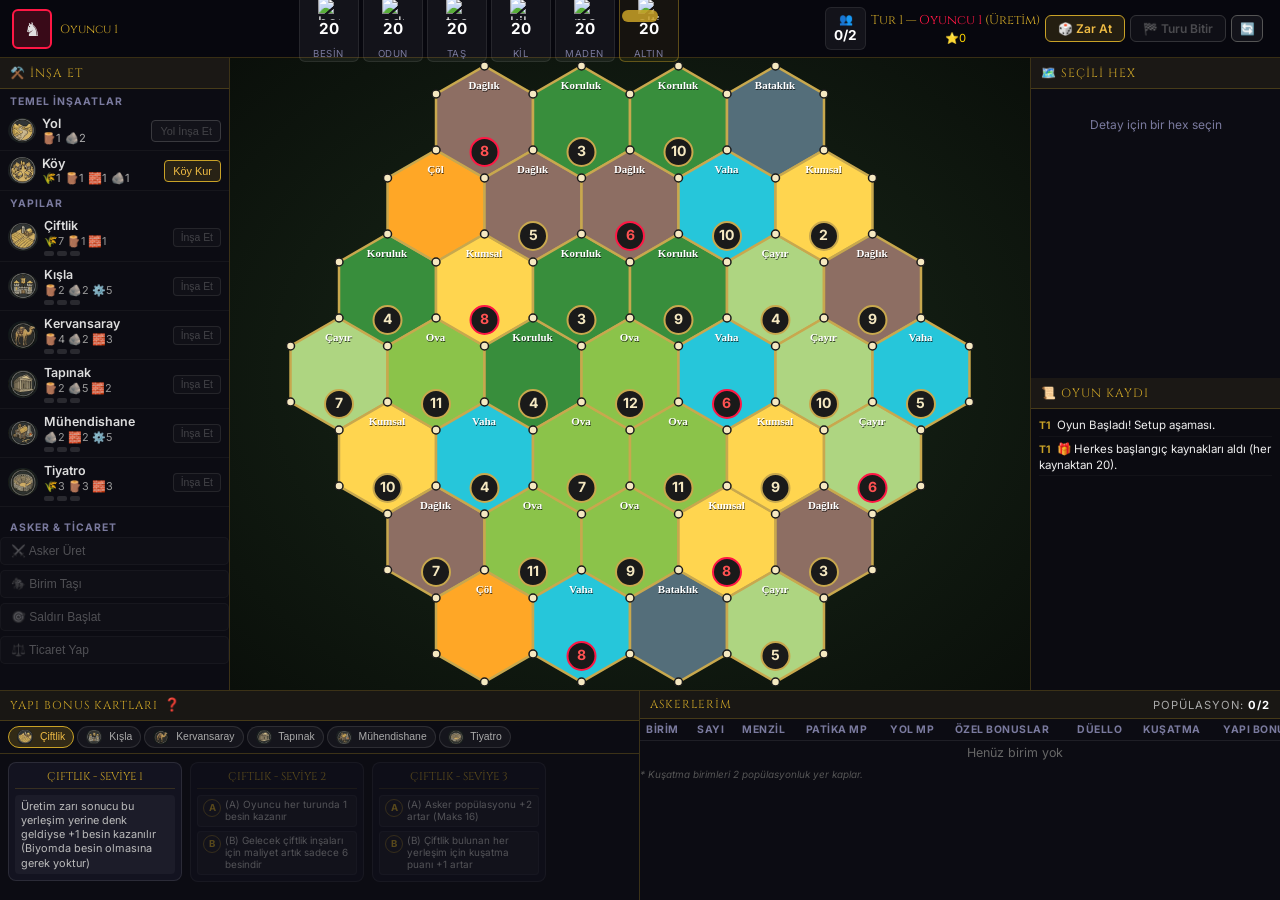
==== game.html @ 08c1e49d "Replace header resource emojis with high-quality PNG icons" ====
<!DOCTYPE html>
<html lang="tr">

<head>
    <meta charset="UTF-8">
    <meta name="viewport" content="width=device-width, initial-scale=1.0">
    <title>Yersu - Oyun Ekranı</title>
    <link href="https://fonts.googleapis.com/css2?family=Cinzel:wght@400;700&family=Inter:wght@400;500;700&display=swap"
        rel="stylesheet">

    <link rel="stylesheet" href="css/game-ui.css?v=5">
</head>

<body>
    <div id="gameContainer">

        <!-- ÜST BAR -->
        <header class="game-header">
            <div class="header-player">
                <div class="player-crest" id="playerCrest">♞</div>
                <div>
                    <div class="player-name-header" id="playerNameHeader">Yükleniyor...</div>
                    <div id="setupInstruction" style="font-size:0.7rem; color:#aaa;"></div>
                </div>
            </div>

            <div class="header-resources">
                <div class="hres-item">
                    <span class="hres-icon"><img src="besin.png" alt="besin"></span>
                    <span class="hres-amount" id="resBesin">0</span>
                    <span class="hres-prod" id="resBesinProd">+0</span>
                    <span class="hres-label">Besin</span>
                </div>
                <div class="hres-item">
                    <span class="hres-icon"><img src="odun.png" alt="odun"></span>
                    <span class="hres-amount" id="resOdun">0</span>
                    <span class="hres-prod" id="resOdunProd">+0</span>
                    <span class="hres-label">Odun</span>
                </div>
                <div class="hres-item">
                    <span class="hres-icon"><img src="tas.png" alt="tas"></span>
                    <span class="hres-amount" id="resTas">0</span>
                    <span class="hres-prod" id="resTasProd">+0</span>
                    <span class="hres-label">Taş</span>
                </div>
                <div class="hres-item">
                    <span class="hres-icon"><img src="kil.png" alt="kil"></span>
                    <span class="hres-amount" id="resKil">0</span>
                    <span class="hres-prod" id="resKilProd">+0</span>
                    <span class="hres-label">Kil</span>
                </div>
                <div class="hres-item">
                    <span class="hres-icon"><img src="maden.png" alt="maden"></span>
                    <span class="hres-amount" id="resMaden">0</span>
                    <span class="hres-prod" id="resMadenProd">+0</span>
                    <span class="hres-label">Maden</span>
                </div>
                <div class="hres-item hres-gold">
                    <span class="hres-icon"><img src="altin.png" alt="altin"></span>
                    <span class="hres-amount" id="resGold">0</span>
                    <span class="hres-prod" id="resGoldProd"></span>
                    <span class="hres-label">Altın</span>
                </div>
            </div>

            <div class="header-right">
                <div class="header-pop">
                    <span>👥</span>
                    <span id="popCounter">0/16</span>
                </div>
                <div class="header-turn-box">
                    <div id="turnIndicator" class="header-turn">Tur 1</div>
                    <span id="vpCounter" class="header-vp">⭐0</span>
                </div>
                <button id="btnRollDice" class="btn-header btn-dice" disabled>🎲 Zar At</button>
                <button id="btnEndTurn" class="btn-header btn-end" disabled>⏭ Turu Bitir</button>
                <button id="btnRestart" class="btn-header btn-restart" title="Yeniden Başlat">🔄</button>
            </div>
        </header>

        <!-- ANA ALAN: Sol Panel | Canvas | Sağ Panel -->
        <div class="game-main">

            <!-- SOL PANEL: İNŞA ET -->
            <aside id="actionMenu" class="side-panel left-panel">
                <div class="panel-title-bar">⚒️ İNŞA ET</div>

                <div class="build-section-label">TEMEL İNŞAATLAR</div>

                <div class="build-row">
                    <div class="build-icon-sm"><img src="yol.png" alt=""></div>
                    <div class="build-info">
                        <div class="build-name">Yol</div>
                        <div class="build-cost-row" id="cost-road"><span>🪵1</span><span>🪨2</span></div>
                    </div>
                    <button class="btn-build action-btn" data-action="build_road" disabled>Yol İnşa Et</button>
                </div>

                <div class="build-row">
                    <div class="build-icon-sm"><img src="koy.png" alt=""></div>
                    <div class="build-info">
                        <div class="build-name">Köy</div>
                        <div class="build-cost-row"><span>🌾1</span><span>🪵1</span><span>🧱1</span><span>🪨1</span>
                        </div>
                    </div>
                    <button class="btn-build action-btn" data-action="build_village" disabled>Köy Kur</button>
                </div>

                <div class="build-section-label">YAPILAR</div>

                <div class="buildings-list" id="buildingsList">
                    <div class="bld-row" data-btype="ciftlik">
                        <div class="bld-icon"><img src="ciftlik.png" alt=""></div>
                        <div class="bld-info">
                            <div class="bld-name">Çiftlik</div>
                            <div class="bld-cost" id="cost-ciftlik">🌾7 🪵1 🧱1</div>
                            <div class="bld-lvbar"><span class="bld-dot"></span><span class="bld-dot"></span><span
                                    class="bld-dot"></span></div>
                        </div>
                        <button class="btn-build-sm action-btn" data-action="build_building" data-btype="ciftlik"
                            disabled>İnşa Et</button>
                    </div>
                    <div class="bld-row" data-btype="kisla">
                        <div class="bld-icon"><img src="kisla.png" alt=""></div>
                        <div class="bld-info">
                            <div class="bld-name">Kışla</div>
                            <div class="bld-cost" id="cost-kisla">⚙️5 🪨2 🪵2</div>
                            <div class="bld-lvbar"><span class="bld-dot"></span><span class="bld-dot"></span><span
                                    class="bld-dot"></span></div>
                        </div>
                        <button class="btn-build-sm action-btn" data-action="build_building" data-btype="kisla"
                            disabled>İnşa Et</button>
                    </div>
                    <div class="bld-row" data-btype="kervansaray">
                        <div class="bld-icon"><img src="kervansaray.png" alt=""></div>
                        <div class="bld-info">
                            <div class="bld-name">Kervansaray</div>
                            <div class="bld-cost" id="cost-kervansaray">🪵4 🧱3 🪨2</div>
                            <div class="bld-lvbar"><span class="bld-dot"></span><span class="bld-dot"></span><span
                                    class="bld-dot"></span></div>
                        </div>
                        <button class="btn-build-sm action-btn" data-action="build_building" data-btype="kervansaray"
                            disabled>İnşa Et</button>
                    </div>
                    <div class="bld-row" data-btype="tapinak">
                        <div class="bld-icon"><img src="tapinak.png" alt=""></div>
                        <div class="bld-info">
                            <div class="bld-name">Tapınak</div>
                            <div class="bld-cost" id="cost-tapinak">🪨5 🪵2 🧱2</div>
                            <div class="bld-lvbar"><span class="bld-dot"></span><span class="bld-dot"></span><span
                                    class="bld-dot"></span></div>
                        </div>
                        <button class="btn-build-sm action-btn" data-action="build_building" data-btype="tapinak"
                            disabled>İnşa Et</button>
                    </div>
                    <div class="bld-row" data-btype="muhendishane">
                        <div class="bld-icon"><img src="muhendishane.png" alt=""></div>
                        <div class="bld-info">
                            <div class="bld-name">Mühendishane</div>
                            <div class="bld-cost" id="cost-muhendishane">⚙️5 🪨2 🧱2</div>
                            <div class="bld-lvbar"><span class="bld-dot"></span><span class="bld-dot"></span><span
                                    class="bld-dot"></span></div>
                        </div>
                        <button class="btn-build-sm action-btn" data-action="build_building" data-btype="muhendishane"
                            disabled>İnşa Et</button>
                    </div>
                    <div class="bld-row" data-btype="tiyatro">
                        <div class="bld-icon"><img src="tiyatro.png" alt=""></div>
                        <div class="bld-info">
                            <div class="bld-name">Tiyatro</div>
                            <div class="bld-cost" id="cost-tiyatro">🌾3 🧱3 🪵3</div>
                            <div class="bld-lvbar"><span class="bld-dot"></span><span class="bld-dot"></span><span
                                    class="bld-dot"></span></div>
                        </div>
                        <button class="btn-build-sm action-btn" data-action="build_building" data-btype="tiyatro"
                            disabled>İnşa Et</button>
                    </div>
                </div>

                <div class="build-section-label" style="margin-top:8px;">ASKER & TİCARET</div>
                <div style="display:flex;flex-direction:column;gap:5px;">
                    <button class="action-btn btn-action-full" data-action="train_unit" disabled>⚔️ Asker Üret</button>
                    <button class="action-btn btn-action-full" data-action="move_unit" disabled>🏇 Birim Taşı</button>
                    <button class="action-btn btn-action-full" data-action="attack_unit" disabled>🎯 Saldırı Başlat</button>
                    <button class="action-btn btn-action-full" data-action="trade" disabled>⚖️ Ticaret Yap</button>
                </div>
            </aside>

            <main id="canvasWrapper">
                <canvas id="gameCanvas"></canvas>
                <!-- Ok animasyonunun çizileceği SVG -->
                <svg id="arrowSvg" style="position:absolute;top:0;left:0;width:100%;height:100%;pointer-events:none;overflow:visible;"></svg>
                <div id="floatingNoticeContainer"></div>

                <!-- ZAR ANİMASYONU ALANI -->
                <div id="diceAnimationContainer" class="dice-anim-wrap">
                    <div class="dice-pair">
                        <div id="die1" class="die-body">?</div>
                        <div id="die2" class="die-body">?</div>
                    </div>
                    <div id="diceTotalResult" class="dice-total-text"></div>
                </div>
            </main>

            <!-- SAĞ PANEL: SEÇİLİ HEX + LOG -->
            <aside class="side-panel right-panel">
                <div class="panel-title-bar">🗺️ SEÇİLİ HEX</div>
                <div id="panelInfo" class="hex-info-panel">
                    <div class="panel-empty">Detay için bir hex seçin</div>
                </div>
                <div class="panel-title-bar" style="margin-top:8px;">📜 OYUN KAYDI</div>
                <div id="logContainer" class="log-box"></div>
            </aside>
        </div>
        
        <!-- MOBILE TOGGLE BUTTONS -->
        <button id="toggleLeft" class="mobile-toggle" title="İnşa Et">⚒️</button>
        <button id="toggleRight" class="mobile-toggle" title="Hex Bilgi">🗺️</button>
        <button id="toggleBottom" class="mobile-toggle" title="Askerlerim">⚔️</button>

        <!-- ALT BAR -->
        <div class="game-bottom">
            <!-- ALT SOL: YAPI BONUS KARTLARI -->
            <div class="bottom-bonus">
                <div class="bottom-bar-title">
                    YAPI BONUS KARTLARI
                    <span class="help-icon" title="Her yapının 3 seviyesi vardır.">❓</span>
                </div>
                <div class="bonus-tabs" id="bonusTabs">
                    <button class="bonus-tab active" data-btab="ciftlik"><img src="ciftlik.png" class="tab-img"> Çiftlik</button>
                    <button class="bonus-tab" data-btab="kisla"><img src="kisla.png" class="tab-img"> Kışla</button>
                    <button class="bonus-tab" data-btab="kervansaray"><img src="kervansaray.png" class="tab-img"> Kervansaray</button>
                    <button class="bonus-tab" data-btab="tapinak"><img src="tapinak.png" class="tab-img"> Tapınak</button>
                    <button class="bonus-tab" data-btab="muhendishane"><img src="muhendishane.png" class="tab-img"> Mühendishane</button>
                    <button class="bonus-tab" data-btab="tiyatro"><img src="tiyatro.png" class="tab-img"> Tiyatro</button>
                </div>
                <div class="bonus-cards-row" id="bonusCardsWrap">
                    <!-- JS ile doldurulacak -->
                </div>
            </div>

            <!-- ALT SAĞ: ASKERLERİM -->
            <div class="bottom-military">
                <div class="bottom-bar-title">
                    ASKERLERİM
                    <span class="pop-badge">Popülasyon: <span id="popCounterMilitary">0/16</span></span>
                </div>
                <div class="military-wrap">
                    <table class="military-table">
                        <thead>
                            <tr>
                                <th>Birim</th>
                                <th>Sayı</th>
                                <th>Menzil</th>
                                <th>Patika MP</th>
                                <th>Yol MP</th>
                                <th>Özel Bonuslar</th>
                                <th>Düello</th>
                                <th>Kuşatma</th>
                                <th>Yapı Bonusları</th>
                                <th class="total-col">Özet</th>
                            </tr>
                        </thead>
                        <tbody id="militaryTableBody">
                            <tr>
                                <td colspan="10" style="text-align:center;color:#666;font-size:0.8rem;">Henüz birim yok
                                </td>
                            </tr>
                        </tbody>
                    </table>
                    <div class="military-footnote">* Kuşatma birimleri 2 popülasyonluk yer kaplar.</div>
                </div>
            </div>
        </div>

    </div>

    <!-- BİYOM KART -->
    <div id="biomeDetail" class="biome-card">
        <div id="biome-name" class="card-header">Bölge</div>
        <div id="biome-body"></div>
    </div>

    <!-- BİLDİRİMLER KONTEYNERI CANVAS İÇİNE TAŞINDI -->

    <!-- ZAR MODALI KALDIRILDI, ANİMASYON CANVASWRAPPER İÇİNE EKLENDİ -->

    <!-- SEÇİM MODALI -->
    <div id="choiceModal" class="modal-overlay">
        <div class="modal-content" style="max-width:800px;width:90%;">
            <h2 id="choiceModalTitle">Başlık</h2>
            <div id="choiceGrid" class="choice-modal"></div>
            <div class="modal-footer">
                <button id="btnChoiceModalClose" class="btn-secondary btn-premium-close">Kapat</button>
            </div>
        </div>
    </div>

    <!-- BANKA TİCARET MODALI -->
    <div id="tradeModal" class="modal-overlay">
        <div class="modal-content" style="max-width:500px;">
            <h2>🏦 Banka Ticareti</h2>
            <p style="font-size:0.85rem;margin-bottom:20px;color:#ccc;">6 Aynı Kaynak = 1 Altın &nbsp;|&nbsp; 1 Altın =
                2 Seçili Kaynak &nbsp;|&nbsp; 3 Aynı = 1 Seçili</p>
            <div style="display:flex;flex-direction:column;gap:15px;">
                <div><label>Satılacak:</label>
                    <select id="tradeSellType" class="input-style" style="width:100%;">
                        <option value="besin">🌾 Besin</option>
                        <option value="odun">🪵 Odun</option>
                        <option value="tas">🪨 Taş</option>
                        <option value="kil">🧱 Kil</option>
                        <option value="maden">⚙️ Maden</option>
                        <option value="gold">💰 Altın</option>
                    </select>
                </div>
                <div><label>Alınacak 1:</label>
                    <select id="tradeBuyType" class="input-style" style="width:100%;">
                        <option value="gold">💰 Altın</option>
                        <option value="besin">🌾 Besin</option>
                        <option value="odun">🪵 Odun</option>
                        <option value="tas">🪨 Taş</option>
                        <option value="kil">🧱 Kil</option>
                        <option value="maden">⚙️ Maden</option>
                    </select>
                </div>
                <div id="tradeBuyType2Row" style="display:none;"><label>Alınacak 2 (Altın için):</label>
                    <select id="tradeBuyType2" class="input-style" style="width:100%;">
                        <option value="besin">🌾 Besin</option>
                        <option value="odun">🪵 Odun</option>
                        <option value="tas">🪨 Taş</option>
                        <option value="kil">🧱 Kil</option>
                        <option value="maden">⚙️ Maden</option>
                    </select>
                </div>
                <div><label>Miktar:</label>
                    <input type="number" id="tradeAmount" class="input-style" value="6" min="1" style="width:100%;">
                </div>
            </div>
            <div class="modal-footer" style="gap: 12px;">
                <button id="btnConfirmTrade" class="btn-primary" style="flex:1.5;">Takas Et</button>
                <button class="btn-secondary btn-premium-close" style="flex:1;"
                    onclick="document.getElementById('tradeModal').classList.remove('active')">İptal</button>
            </div>
        </div>
    </div>

    <!-- OYUNCU TİCARET MODALI -->
    <div id="playerTradeModal" class="modal-overlay">
        <div class="modal-content" style="max-width:560px;">
            <h2>🤝 Oyuncu Ticareti</h2>
            <p style="font-size:0.82rem;color:#ccc;margin-bottom:15px;">Karşı tarafa teklif sun.</p>
            <div style="margin-bottom:14px;">
                <label>Oyuncu:</label>
                <select id="ptTargetPlayer" class="input-style" style="width:100%;margin-top:4px;"></select>
            </div>
            <div style="display:grid;grid-template-columns:1fr 1fr;gap:12px;">
                <div>
                    <div style="font-weight:bold;margin-bottom:8px;color:#aef;">Veriyorum</div>
                    <div id="ptOfferGrid" class="pt-res-grid"></div>
                </div>
                <div>
                    <div style="font-weight:bold;margin-bottom:8px;color:#fca;">İstiyorum</div>
                    <div id="ptRequestGrid" class="pt-res-grid"></div>
                </div>
            </div>
            <div class="modal-footer" style="gap: 12px;">
                <button id="btnConfirmPlayerTrade" class="btn-primary" style="flex:1.5;">Teklif Gönder</button>
                <button class="btn-secondary btn-premium-close" style="flex:1;"
                    onclick="document.getElementById('playerTradeModal').classList.remove('active')">İptal</button>
            </div>
        </div>
    </div>



    <!-- KAYNAK DEĞİŞTİRME MODALI (Mühendishane 2B) -->
    <div id="changeBiomeModal" class="modal-overlay" style="z-index: 10000;">
        <div class="modal-content" style="max-width: 400px; text-align: center;">
            <h2 style="margin-bottom: 5px;">⚙️ Biyom Kaynağını Değiştir</h2>
            <p style="font-size: 0.9rem; margin-bottom: 20px;">Mühendishane (Sv 2-B) bonusunuzla yerleşiminizdeki biyomun üreteceği kaynağı değiştirebilirsiniz.</p>
            <input type="hidden" id="changeBiomeHexId" value="">
            <div style="display: grid; grid-template-columns: repeat(3, 1fr); gap: 10px; margin-bottom: 20px;">
                <button class="btn-secondary" onclick="window.appMain.ui.confirmChangeResource('besin')">🌾 Besin</button>
                <button class="btn-secondary" onclick="window.appMain.ui.confirmChangeResource('odun')">🪵 Odun</button>
                <button class="btn-secondary" onclick="window.appMain.ui.confirmChangeResource('tas')">🪨 Taş</button>
                <button class="btn-secondary" onclick="window.appMain.ui.confirmChangeResource('kil')">🧱 Kil</button>
                <button class="btn-secondary" onclick="window.appMain.ui.confirmChangeResource('maden')">⚙️ Maden</button>
            </div>
            <div class="modal-footer">
                <button class="btn-secondary btn-premium-close" onclick="document.getElementById('changeBiomeModal').classList.remove('active')">İptal</button>
            </div>
        </div>
    </div>

    <!-- KERVANSARAY KAYNAK SEÇİM MODALI -->
    <div id="kervansarayModal" class="modal-overlay" style="z-index: 10000;">
        <div class="modal-content" style="max-width: 400px; text-align: center;">
            <h2 style="margin-bottom: 5px;">🐪 Kervansaray Bonusu</h2>
            <h3 style="color: var(--gold); margin-bottom: 15px;">Sıra: <span id="kervansarayPlayerName">Oyuncu</span></h3>
            <p style="font-size: 0.9rem; margin-bottom: 20px;">Kervansaray bonusunuzdan <span id="kervansarayResCount" style="font-weight: bold; color: white;">1</span> adet temel kaynak seçme hakkınız var. Lütfen seçin:</p>
            
            <div style="display: grid; grid-template-columns: repeat(3, 1fr); gap: 10px; margin-bottom: 20px;">
                <button class="btn-secondary" onclick="window.appMain.ui.selectKervansarayRes('besin')">🌾 Besin</button>
                <button class="btn-secondary" onclick="window.appMain.ui.selectKervansarayRes('odun')">🪵 Odun</button>
                <button class="btn-secondary" onclick="window.appMain.ui.selectKervansarayRes('tas')">🪨 Taş</button>
                <button class="btn-secondary" onclick="window.appMain.ui.selectKervansarayRes('kil')">🧱 Kil</button>
                <button class="btn-secondary" onclick="window.appMain.ui.selectKervansarayRes('maden')">⚙️ Maden</button>
            </div>
        </div>
    </div>

    <!-- ZAFER MODALI -->
    <div id="victoryModal" class="modal-overlay">
        <div class="modal-content victory-content"
            style="text-align: center; background: linear-gradient(135deg, #1a1a2e 0%, #16213e 100%); border: 2px solid var(--gold); box-shadow: 0 0 50px rgba(200, 168, 78, 0.3);">
            <div class="victory-crown"
                style="font-size: 5rem; margin-bottom: 20px; filter: drop-shadow(0 0 10px gold);">👑</div>
            <h1 id="victoryTitle"
                style="color: var(--gold); font-family: 'Cinzel', serif; font-size: 3rem; margin-bottom: 10px; text-shadow: 0 2px 10px rgba(0,0,0,0.5);">
                ZAFER!</h1>
            <p id="victoryMessage" style="font-size: 1.2rem; color: #eee; margin-bottom: 20px;">Bir İmparatorluk
                Doğuyor...</p>
            <div id="victoryStats"
                style="background: rgba(0,0,0,0.4); padding: 20px; border-radius: 12px; margin-bottom: 30px; border: 1px solid rgba(255,255,255,0.1);">
            </div>
            <div class="modal-footer" style="justify-content: center;">
                <button class="btn-primary" style="padding: 15px 40px; font-size: 1.2rem;"
                    onclick="location.reload()">Yeni Dünyalar Fethet</button>
            </div>
        </div>
    </div>

    <!-- JS Dosyaları -->
    <script src="js/config.js?v=3"></script>
    <script src="js/hexgrid.js?v=2"></script>
    <script src="js/mapgen.js?v=2"></script>
    <script src="js/state.js?v=3"></script>
    <script src="js/actions.js?v=3"></script>
    <script src="js/renderer.js?v=2"></script>
    <script src="js/ui.js?v=4"></script>
    <script src="js/ai.js?v=2"></script>
    <script src="js/game.js?v=2"></script>
    <!-- Birim Seçim Dialogu (Yüzen) -->
    <div id="unit-picker" class="unit-picker"></div>

    <!-- NODE TOOLTIP (HOVER LİSTELEME) -->
    <div id="node-tooltip" class="node-tooltip"></div>
    <div id="node-actions-container"></div>

    <!-- COMBAT MODAL (VS EKRANI) -->
    <div id="combat-modal" class="combat-modal">
        <div class="combat-box">
            <div id="combat-result-text" class="combat-result-text"></div>
            <div class="battlefield" id="battlefield">
                <svg id="animSvg"></svg>
                
                <div class="combat-side" id="attacker-side">
                    <div class="combat-unit-frame attacker" id="atk-frame"></div>
                    <div id="atk-name" class="combat-name">Saldıran</div>
                </div>

                <div class="dice-central-area">
                    <div class="dice-duel-row">
                        <div class="dice-side" id="atk-dice"></div>
                        <div class="vs-text-central">VS</div>
                        <div class="dice-side" id="def-dice"></div>
                    </div>
                    <div class="power-row">
                        <div class="power-side-detail">
                            <span class="stat-value" id="atk-power">0</span>
                            <div class="power-bonus-info" id="atk-bonus"></div>
                        </div>
                        <span class="power-vs-text">vs</span>
                        <div class="power-side-detail">
                            <span class="stat-value" id="def-power">0</span>
                            <div class="power-bonus-info" id="def-bonus"></div>
                        </div>
                    </div>
                </div>

                <div class="combat-side" id="defender-side">
                    <div class="combat-unit-frame defender" id="def-frame"></div>
                    <div id="def-name" class="combat-name">Savunan</div>
                </div>
            </div>
            
            <div class="combat-info-panel">
                <div class="combat-footer">
                    <button id="btn-close-combat" class="btn-build">Devam Et</button>
                </div>
            </div>
        </div>
    </div>
</body>

</html>
---- css/game-ui.css ----
/* ============================================================
   YERSU — game-ui.css  (v5 - Yeni tam ekran layout)
   ============================================================ */

/* ─── ROOT ─── */
:root {
    --hdr-h: 58px;
    --bot-h: 210px;
    --left-w: 230px;
    --right-w: 250px;
    --panel-bg: rgba(12, 12, 20, 0.92);
    --panel-border: rgba(201, 162, 39, 0.25);
    --gold: #c9a227;
    --gold2: #eebb44;
    --text: #e0e0e0;
    --muted: #7a7a9e;
    --danger: #c0392b;
    --success: #27ae60;
}

/* ─── GLOBAL ─── */
body {
    background: #0a0a0f;
    margin: 0;
    padding: 0;
    overflow: hidden;
    font-family: 'Inter', sans-serif;
    color: var(--text);
}

/* ─── LAYOUT ─── */
#gameContainer {
    display: grid;
    grid-template-rows: var(--hdr-h) 1fr var(--bot-h);
    grid-template-columns: 1fr;
    height: 100vh;
    width: 100vw;
    overflow: hidden;
    background: #0a0a0f;
}

.game-main {
    display: grid;
    grid-template-columns: var(--left-w) 1fr var(--right-w);
    overflow: hidden;
}

.game-bottom {
    display: grid;
    grid-template-columns: 1fr 1fr;
    border-top: 1px solid var(--panel-border);
    background: var(--panel-bg);
    overflow: hidden;
}

/* ─── HEADER ─── */
.game-header {
    display: flex;
    align-items: center;
    gap: 10px;
    padding: 0 12px;
    background: rgba(8, 8, 15, 0.97);
    border-bottom: 1px solid var(--panel-border);
    z-index: 10;
}

.header-player {
    display: flex;
    align-items: center;
    gap: 8px;
    min-width: 140px;
}

.player-crest {
    width: 36px;
    height: 36px;
    border-radius: 6px;
    border: 2px solid var(--gold);
    display: flex;
    align-items: center;
    justify-content: center;
    font-size: 1.2rem;
    background: rgba(201, 162, 39, 0.15);
    flex-shrink: 0;
}

.player-name-header {
    font-family: 'Cinzel', serif;
    font-size: 0.75rem;
    color: var(--gold);
    max-width: 100px;
    white-space: nowrap;
    overflow: hidden;
    text-overflow: ellipsis;
}

/* ─── HEADER KAYNAKLAR ─── */
.header-resources {
    display: flex;
    gap: 4px;
    flex: 1;
    justify-content: center;
}

.hres-item {
    display: flex;
    flex-direction: column;
    align-items: center;
    gap: 1px;
    background: rgba(255, 255, 255, 0.05);
    border: 1px solid rgba(255, 255, 255, 0.08);
    border-radius: 6px;
    padding: 2px 5px; /* Küçültüldü */
    min-width: 48px; /* Daraltıldı */
    transition: background 0.2s;
}

.hres-item:hover {
    background: rgba(255, 255, 255, 0.1);
}

.hres-gold {
    border-color: rgba(201, 162, 39, 0.4);
    background: rgba(201, 162, 39, 0.08);
}

.hres-icon {
    font-size: 1rem;
    line-height: 1;
    display: flex;
    align-items: center;
    justify-content: center;
}

.hres-icon img {
    width: 22px; /* PNG olduğu için biraz büyütüldü */
    height: 22px;
    object-fit: contain;
}

.hres-amount {
    font-size: 0.95rem;
    font-weight: 700;
    color: #fff;
    line-height: 1;
}

.hres-prod {
    font-size: 0.65rem;
    color: #4caf50;
    line-height: 1;
    font-weight: 600;
    min-height: 10px;
}

.hres-label {
    font-size: 0.6rem;
    color: var(--muted);
    text-transform: uppercase;
    letter-spacing: 0.5px;
}

/* ─── HEADER SAĞ ─── */
.header-right {
    display: flex;
    align-items: center;
    gap: 5px; /* Daraltıldı */
    min-width: auto; /* Kısıtlama kaldırıldı */
    justify-content: flex-end;
    padding-right: 5px;
}

.header-pop {
    display: flex;
    flex-direction: column;
    align-items: center;
    font-size: 0.7rem;
    color: var(--muted);
    line-height: 1.3;
    background: rgba(255, 255, 255, 0.05);
    border: 1px solid rgba(255, 255, 255, 0.08);
    border-radius: 6px;
    padding: 4px 8px;
}

.header-pop span:last-child {
    color: #fff;
    font-weight: 700;
    font-size: 0.85rem;
}

.header-turn-box {
    display: flex;
    flex-direction: column;
    align-items: center;
    gap: 2px;
}

.header-turn {
    font-family: 'Cinzel', serif;
    font-size: 0.8rem;
    color: var(--gold);
    white-space: nowrap;
}

.header-vp {
    font-size: 0.7rem;
    color: #ffd700;
}

.btn-header {
    padding: 5px 12px;
    border-radius: 6px;
    border: 1px solid;
    font-family: 'Inter', sans-serif;
    font-size: 0.75rem;
    font-weight: 600;
    cursor: pointer;
    transition: all 0.2s;
    white-space: nowrap;
}

.btn-dice {
    border-color: var(--gold);
    background: rgba(201, 162, 39, 0.15);
    color: var(--gold2);
}

.btn-dice:not(:disabled):hover {
    background: rgba(201, 162, 39, 0.35);
}

.btn-end {
    border-color: #3a7bd5;
    background: rgba(58, 123, 213, 0.2);
    color: #7ab8ff;
}

.btn-end:not(:disabled):hover {
    background: rgba(58, 123, 213, 0.4);
}

.btn-restart {
    border-color: #555;
    background: rgba(255, 255, 255, 0.05);
    color: #aaa;
    width: 32px;
    padding: 5px;
}

.btn-header:disabled {
    opacity: 0.4;
    cursor: not-allowed;
}

/* ─── PANELS ─── */
.side-panel {
    background: var(--panel-bg);
    border-right: 1px solid var(--panel-border);
    display: flex;
    flex-direction: column;
    overflow: hidden;
}

.right-panel {
    border-right: none;
    border-left: 1px solid var(--panel-border);
}

.panel-title-bar {
    font-family: 'Cinzel', serif;
    font-size: 0.75rem;
    color: var(--gold);
    text-transform: uppercase;
    letter-spacing: 1px;
    padding: 7px 10px;
    background: rgba(201, 162, 39, 0.08);
    border-bottom: 1px solid var(--panel-border);
    flex-shrink: 0;
}

/* ─── SOL PANEL: İNŞA ET ─── */
.left-panel {
    overflow-y: auto;
    overflow-x: hidden;
    font-size: 0.8rem;
}

.left-panel::-webkit-scrollbar {
    width: 4px;
}

.left-panel::-webkit-scrollbar-thumb {
    background: rgba(201, 162, 39, 0.3);
    border-radius: 2px;
}

.build-section-label {
    font-size: 0.65rem;
    font-weight: 700;
    color: var(--muted);
    text-transform: uppercase;
    letter-spacing: 1px;
    padding: 6px 10px 3px;
}

.build-row {
    display: flex;
    align-items: center;
    gap: 6px;
    padding: 5px 8px;
    border-bottom: 1px solid rgba(255, 255, 255, 0.04);
    transition: background 0.15s;
}

.build-row:hover {
    background: rgba(255, 255, 255, 0.04);
}

.build-icon-sm {
    font-size: 1.4rem;
    width: 28px;
    height: 28px;
    text-align: center;
    flex-shrink: 0;
    display: flex;
    align-items: center;
    justify-content: center;
}
.build-icon-sm img {
    max-width: 100%;
    max-height: 100%;
    object-fit: contain;
    border-radius: 50%; /* Kare köşeleri kaldır ve yuvarla */
}

.build-info {
    flex: 1;
    min-width: 0;
}

.build-name {
    font-weight: 600;
    font-size: 0.8rem;
    color: #ddd;
}

.build-cost-row {
    display: flex;
    gap: 4px;
    font-size: 0.7rem;
    color: #aaa;
    flex-wrap: wrap;
}

.btn-build {
    padding: 4px 8px;
    font-size: 0.68rem;
    border-radius: 4px;
    border: 1px solid var(--gold);
    background: rgba(201, 162, 39, 0.15);
    color: var(--gold2);
    cursor: pointer;
    white-space: nowrap;
    flex-shrink: 0;
    transition: all 0.15s;
}

.btn-build:hover:not(:disabled) {
    background: rgba(201, 162, 39, 0.35);
}

.btn-build:disabled {
    opacity: 0.35;
    cursor: not-allowed;
}

/* ─── YAPI SATIRLARI ─── */
.buildings-list {
    display: flex;
    flex-direction: column;
}

.bld-row {
    display: flex;
    align-items: center;
    gap: 6px;
    padding: 5px 8px;
    border-bottom: 1px solid rgba(255, 255, 255, 0.04);
    transition: background 0.15s;
}

.bld-row:hover {
    background: rgba(255, 255, 255, 0.04);
}

.bld-icon {
    font-size: 1.5rem;
    width: 30px;
    height: 30px;
    text-align: center;
    flex-shrink: 0;
    display: flex;
    align-items: center;
    justify-content: center;
}
.bld-icon img {
    max-width: 100%;
    max-height: 100%;
    object-fit: contain;
    border-radius: 50%; /* Kare köşeleri kaldır ve yuvarla */
}

.bld-info {
    flex: 1;
    min-width: 0;
}

.bld-name {
    font-weight: 600;
    color: #ddd;
    font-size: 0.78rem;
}

.bld-cost {
    font-size: 0.68rem;
    color: #999;
    margin: 1px 0;
}

.bld-lvbar {
    display: flex;
    gap: 3px;
    margin-top: 3px;
}

.bld-dot {
    width: 10px;
    height: 5px;
    border-radius: 2px;
    background: rgba(255, 255, 255, 0.12);
    transition: background 0.3s;
}

.bld-dot.active {
    background: var(--gold);
}

.btn-build-sm {
    padding: 3px 7px;
    font-size: 0.65rem;
    border-radius: 4px;
    border: 1px solid rgba(201, 162, 39, 0.5);
    background: rgba(201, 162, 39, 0.1);
    color: var(--gold2);
    cursor: pointer;
    white-space: nowrap;
    flex-shrink: 0;
    transition: all 0.15s;
}

.btn-build-sm:hover:not(:disabled) {
    background: rgba(201, 162, 39, 0.3);
}

.btn-build-sm:disabled {
    opacity: 0.3;
    cursor: not-allowed;
    filter: grayscale(1);
}

.btn-build:disabled {
    opacity: 0.3;
    cursor: not-allowed;
    filter: grayscale(1);
}

.btn-action-full {
    padding: 6px 10px;
    border-radius: 5px;
    border: 1px solid rgba(255, 255, 255, 0.1);
    background: rgba(255, 255, 255, 0.04);
    color: #ccc;
    cursor: pointer;
    font-size: 0.75rem;
    text-align: left;
    transition: all 0.15s;
}

.btn-action-full:hover:not(:disabled) {
    background: rgba(255, 255, 255, 0.1);
    color: #fff;
}

.btn-action-full:disabled {
    opacity: 0.35;
    cursor: not-allowed;
}

/* ─── CANVAS ─── */
#canvasWrapper {
    position: relative;
    overflow: hidden;
    background: radial-gradient(ellipse at center, #1a2a1a 0%, #0a0f0a 100%);
}

#gameCanvas {
    display: block;
    width: 100%;
    height: 100%;
}

#setupInstruction {
    position: absolute;
    top: 10px;
    left: 50%;
    transform: translateX(-50%);
    background: rgba(201, 162, 39, 0.85);
    color: #000;
    padding: 6px 18px;
    border-radius: 20px;
    font-weight: 700;
    font-size: 0.85rem;
    z-index: 5;
    pointer-events: none;
    display: none;
}

#setupInstruction:not(:empty) {
    display: block;
}

/* ─── SAĞ PANEL: HEX BİLGİSİ ─── */
.right-panel {
    overflow: hidden;
}

.hex-info-panel {
    flex: 1;
    overflow-y: auto;
    padding: 8px;
    font-size: 0.78rem;
    color: #fff;
}

.hex-info-panel::-webkit-scrollbar {
    width: 4px;
}

.hex-info-panel::-webkit-scrollbar-thumb {
    background: rgba(201, 162, 39, 0.3);
    border-radius: 2px;
}

.panel-empty {
    color: var(--muted);
    text-align: center;
    padding: 20px 10px;
    font-size: 0.75rem;
}

/* ─── NODE ACTION WRAP (SALDIRI BUTONLARI KONTEYNERI) ─── */
#node-actions-container {
    position: absolute;
    top: 0;
    left: 0;
    width: 100%;
    height: 100%;
    pointer-events: none;
    z-index: 1001;
}

.node-action-wrap {
    position: absolute;
    pointer-events: auto;
    display: flex;
    flex-direction: column;
    align-items: center;
    gap: 5px;
}

.btn-attack-node {
    background: linear-gradient(135deg, #8b0000 0%, #4a0000 100%);
    color: white;
    border: 2px solid #ff4444;
    border-radius: 50%;
    width: 50px;
    height: 50px;
    display: flex;
    flex-direction: column;
    align-items: center;
    justify-content: center;
    cursor: pointer;
    font-family: 'Cinzel', serif;
    font-size: 0.5rem;
    font-weight: 700;
    box-shadow: 0 5px 20px rgba(255, 0, 0, 0.4), inset 0 0 10px rgba(0,0,0,0.5);
    transition: all 0.2s cubic-bezier(0.175, 0.885, 0.32, 1.275);
    text-transform: uppercase;
    line-height: 1.1;
    text-align: center;
}

.btn-attack-node:hover {
    transform: scale(1.2) rotate(10deg);
    background: linear-gradient(135deg, #a00000 0%, #600000 100%);
    box-shadow: 0 8px 30px rgba(255, 0, 0, 0.6);
    border-color: #fff;
}

.btn-attack-node .icon {
    font-size: 1rem;
    margin-bottom: 0px;
}

.btn-attack-node.disabled {
    background: linear-gradient(135deg, #444 0%, #222 100%) !important;
    border-color: #666 !important;
    box-shadow: none !important;
    cursor: default !important;
    opacity: 0.6;
    pointer-events: none;
}

.btn-attack-node.disabled:hover {
    transform: none !important;
}

.hex-biome-header {
    display: flex;
    align-items: center;
    gap: 8px;
    margin-bottom: 8px;
}

.hex-biome-emoji {
    font-size: 2rem;
}

.hex-biome-name {
    font-family: 'Cinzel', serif;
    font-size: 0.9rem;
    color: var(--gold);
}

.hex-num-badge {
    margin-left: auto;
    background: #111;
    border: 2px solid var(--gold);
    border-radius: 50%;
    width: 30px;
    height: 30px;
    display: flex;
    align-items: center;
    justify-content: center;
    font-weight: 700;
    font-size: 1rem;
    color: var(--gold);
    flex-shrink: 0;
}

.hex-res-row {
    display: flex;
    gap: 6px;
    margin-bottom: 8px;
    flex-wrap: wrap;
}

.hex-res-chip {
    display: flex;
    align-items: center;
    gap: 3px;
    background: rgba(255, 255, 255, 0.07);
    border: 1px solid rgba(255, 255, 255, 0.1);
    border-radius: 12px;
    padding: 2px 8px;
    font-size: 0.72rem;
    color: #fff;
}

.hex-section-title {
    font-size: 0.65rem;
    font-weight: 700;
    text-transform: uppercase;
    letter-spacing: 1px;
    color: #fff;
    margin: 6px 0 4px;
}

.hex-settlement-card {
    background: rgba(255, 255, 255, 0.04);
    border: 1px solid rgba(255, 255, 255, 0.08);
    border-radius: 6px;
    padding: 7px;
    margin-bottom: 6px;
}

.hex-settlement-name {
    font-weight: 700;
    color: #ddd;
    font-size: 0.8rem;
    margin-bottom: 4px;
}

.hex-bld-item {
    display: flex;
    align-items: center;
    gap: 5px;
    padding: 3px 0;
    font-size: 0.72rem;
    border-bottom: 1px solid rgba(255, 255, 255, 0.04);
    color: #bbb;
}

.hex-bld-item:last-child {
    border-bottom: none;
}

.hex-bld-lv {
    color: var(--gold);
    font-size: 0.65rem;
}

.hex-empty-slot {
    color: #555;
    font-style: italic;
}

.log-box {
    flex: 1;
    overflow-y: auto;
    padding: 8px;
    font-size: 0.72rem;
    color: #eee;
    line-height: 1.4;
    background: rgba(0, 0, 0, 0.1);
}

.log-entry {
    margin-bottom: 4px;
    border-bottom: 1px solid rgba(255, 255, 255, 0.03);
    padding-bottom: 2px;
    color: #eee !important;
}

.log-turn {
    color: var(--gold);
    font-weight: 700;
    margin-right: 4px;
    font-size: 0.65rem;
}

.log-success {
    color: #81c784;
}

.log-warning {
    color: #ffb74d;
}

.log-danger {
    color: #e57373;
}

.log-info {
    color: #90caf9;
}

.log-box::-webkit-scrollbar {
    width: 4px;
}

.log-box::-webkit-scrollbar-thumb {
    background: rgba(201, 162, 39, 0.3);
    border-radius: 2px;
}

/* ─── ALT BAR ─── */
.bottom-bonus {
    display: flex;
    flex-direction: column;
    border-right: 1px solid var(--panel-border);
    overflow: hidden;
    padding: 0;
}

.bottom-military {
    display: flex;
    flex-direction: column;
    overflow: hidden;
}

.bottom-bar-title {
    font-family: 'Cinzel', serif;
    font-size: 0.72rem;
    color: var(--gold);
    text-transform: uppercase;
    letter-spacing: 1px;
    padding: 6px 10px;
    background: rgba(201, 162, 39, 0.07);
    border-bottom: 1px solid var(--panel-border);
    display: flex;
    align-items: center;
    gap: 6px;
    flex-shrink: 0;
}

.help-icon {
    cursor: help;
    font-size: 0.8rem;
}

.pop-badge {
    margin-left: auto;
    font-size: 0.7rem;
    color: #aaa;
    font-family: 'Inter', sans-serif;
}

.pop-badge span {
    color: #fff;
    font-weight: 700;
}

/* ─── BONUS TABS ─── */
.bonus-tabs {
    display: flex;
    gap: 3px;
    padding: 5px 8px;
    border-bottom: 1px solid var(--panel-border);
    flex-shrink: 0;
}

.bonus-tab {
    padding: 2px 8px; /* Daraltıldı */
    border-radius: 12px;
    border: 1px solid rgba(255, 255, 255, 0.1);
    background: rgba(255, 255, 255, 0.04);
    color: #aaa;
    cursor: pointer;
    font-size: 0.65rem; /* Küçültüldü */
    transition: all 0.15s;
    white-space: nowrap;
}

.bonus-tab:hover {
    background: rgba(255, 255, 255, 0.1);
    color: #fff;
}

.bonus-tab.active {
    border-color: var(--gold);
    background: rgba(201, 162, 39, 0.2);
    color: var(--gold2);
}
.tab-img {
    width: 16px;
    height: 16px;
    vertical-align: middle;
    margin-right: 4px;
    object-fit: contain;
    border-radius: 50%; /* Yuvarlama */
}

/* ─── BONUS KARTLARI ─── */
.bonus-cards-row {
    display: flex;
    gap: 8px;
    padding: 8px;
    overflow-x: auto;
    flex: 1;
    align-items: flex-start;
}

.bonus-cards-row::-webkit-scrollbar {
    height: 4px;
}

.bonus-cards-row::-webkit-scrollbar-thumb {
    background: rgba(201, 162, 39, 0.3);
    border-radius: 2px;
}

.bonus-card {
    min-width: 140px; /* Daraltıldı */
    max-width: 160px;
    background: rgba(20, 20, 35, 0.9);
    border: 1px solid rgba(255, 255, 255, 0.1);
    border-radius: 8px;
    padding: 6px;
    flex-shrink: 0;
    transition: border-color 0.2s;
}

.bonus-card:hover {
    border-color: rgba(201, 162, 39, 0.4);
}

.bonus-card.active-level {
    border-color: var(--gold);
}

.bonus-card-header {
    font-family: 'Cinzel', serif;
    font-size: 0.7rem;
    color: var(--gold);
    margin-bottom: 6px;
    text-align: center;
    padding-bottom: 4px;
    border-bottom: 1px solid rgba(201, 162, 39, 0.2);
}

.bonus-card-options {
    display: flex;
    flex-direction: column;
    gap: 4px;
}

.bonus-option {
    display: flex;
    align-items: flex-start;
    gap: 4px;
    font-size: 0.62rem; /* Küçültüldü */
    color: #bbb;
    padding: 3px 5px;
    background: rgba(255, 255, 255, 0.04);
    border-radius: 4px;
    border: 1px solid rgba(255, 255, 255, 0.06);
    line-height: 1.2;
}

.bonus-option-badge {
    width: 16px;
    height: 16px;
    border-radius: 50%;
    border: 1px solid rgba(201, 162, 39, 0.5);
    display: flex;
    align-items: center;
    justify-content: center;
    font-size: 0.6rem;
    font-weight: 700;
    color: var(--gold);
    flex-shrink: 0;
}

.bonus-option.chosen {
    border-color: var(--gold);
    background: rgba(201, 162, 39, 0.12);
    color: #ddd;
}

.bonus-card-single {
    font-size: 0.68rem;
    color: #bbb;
    padding: 4px 6px;
    background: rgba(255, 255, 255, 0.04);
    border-radius: 4px;
    line-height: 1.3;
}

/* ─── ASKERI TABLO ─── */
.military-wrap {
    flex: 1;
    overflow: auto;
    padding: 0;
}

.military-wrap::-webkit-scrollbar {
    width: 4px;
    height: 4px;
}

.military-wrap::-webkit-scrollbar-thumb {
    background: rgba(201, 162, 39, 0.3);
    border-radius: 2px;
}

.military-table {
    width: 100%;
    min-width: 750px;
    border-collapse: collapse;
    font-size: 0.68rem;
}

.military-table th {
    text-align: left;
    color: var(--muted);
    font-size: 0.65rem;
    text-transform: uppercase;
    letter-spacing: 0.5px;
    padding: 4px 6px;
    border-bottom: 1px solid rgba(255, 255, 255, 0.08);
    white-space: nowrap;
}

.military-table td {
    padding: 4px 4px;
    border-bottom: 1px solid rgba(255,255,255,0.04);
    color: #ccc;
    vertical-align: middle;
}

.military-table tr:last-child td {
    border-bottom: none;
}

.military-table tr:hover td {
    background: rgba(255, 255, 255, 0.03);
}

.mil-unit-cell {
    display: flex;
    align-items: center;
    gap: 5px;
}

.mil-unit-emoji {
    font-size: 1rem;
}

.mil-unit-name {
    font-weight: 600;
    color: #ddd;
    white-space: nowrap;
}

.mil-count { font-weight: 700; font-size: 0.8rem; color: #fff; text-align: center; }
.mil-range, .mil-speed, .mil-speed-road, .mil-duel, .mil-siege { text-align: center; }

.mil-bonus-base {
    color: #aaa;
}

.mil-bonus-bld {
    color: #7ab8ff;
}

.mil-bonus-total {
    font-weight: 700;
    color: #4caf50;
}

.total-col {
    text-align: right;
}

.military-footnote {
    font-size: 0.62rem;
    color: #555;
    padding: 4px 0;
    font-style: italic;
}

/* ────────────────────────────────────────────────────────
   MODALLAR & SEÇİM UI (GELİŞMİŞ)
   ──────────────────────────────────────────────────────── */
.modal-overlay {
    position: fixed;
    top: 0;
    left: 0;
    width: 100%;
    height: 100%;
    background: rgba(0, 0, 0, 0.85);
    backdrop-filter: blur(8px);
    display: flex;
    justify-content: center;
    align-items: center;
    z-index: 9999;
    opacity: 0;
    pointer-events: none;
    transition: opacity 0.3s ease;
}

.modal-overlay.active {
    opacity: 1;
    pointer-events: all;
}

.modal-content {
    background: linear-gradient(135deg, #1a1a2e 0%, #0a0a0f 100%);
    border: 2px solid var(--gold);
    border-radius: 12px;
    padding: 30px;
    box-shadow: 0 0 40px rgba(0, 0, 0, 0.8), inset 0 0 20px rgba(201, 162, 39, 0.1);
    color: var(--text);
    text-align: center;
    max-height: 90vh;
    max-height: 90vh;
    overflow-y: auto;
    position: relative;
    display: flex;
    flex-direction: column;
}

.modal-footer {
    margin-top: 24px;
    display: flex;
    justify-content: center;
    width: 100%;
}

.btn-premium-close {
    min-width: 140px;
    border-color: rgba(201, 162, 39, 0.4);
    background: rgba(201, 162, 39, 0.08);
    color: var(--gold);
    letter-spacing: 1px;
    text-transform: uppercase;
    font-size: 0.75rem;
    font-family: 'Cinzel', serif;
}

.btn-premium-close:hover {
    background: rgba(201, 162, 39, 0.2);
    border-color: var(--gold);
    color: #fff;
}

.choice-modal {
    display: grid;
    grid-template-columns: repeat(auto-fit, minmax(180px, 1fr));
    gap: 15px;
    margin-top: 20px;
}

.choice-item {
    background: rgba(255, 255, 255, 0.05);
    border: 1px solid rgba(201, 162, 39, 0.2);
    border-radius: 10px;
    padding: 15px;
    text-align: center;
    transition: all 0.25s ease;
    cursor: pointer;
    display: flex;
    flex-direction: column;
    align-items: center;
    justify-content: space-between;
    min-height: 180px;
}

.choice-item:hover.enabled {
    background: rgba(201, 162, 39, 0.15);
    border-color: var(--gold);
    transform: translateY(-5px);
    box-shadow: 0 10px 20px rgba(0, 0, 0, 0.4), 0 0 15px rgba(201, 162, 39, 0.2);
}

.choice-item.disabled {
    opacity: 0.5;
    filter: grayscale(1);
    cursor: not-allowed;
    background: rgba(0, 0, 0, 0.2);
}

.choice-item .icon {
    font-size: 2.5rem;
    margin-bottom: 10px;
    filter: drop-shadow(0 0 10px rgba(0, 0, 0, 0.5));
}

.choice-item .name {
    font-family: var(--font-heading);
    font-weight: bold;
    color: var(--gold);
    margin-bottom: 5px;
    font-size: 0.95rem;
}

.choice-item .desc {
    font-size: 0.78rem;
    color: #bbb;
    margin-bottom: 10px;
    line-height: 1.4;
}

.choice-item .cost {
    background: rgba(0, 0, 0, 0.3);
    padding: 4px 10px;
    border-radius: 20px;
    font-weight: bold;
    color: #fff;
    font-size: 0.85rem;
    border: 1px solid rgba(255, 255, 255, 0.1);
}

/* ─── BUTTONS ─── */
.btn-primary {
    font-family: 'Cinzel', serif;
    font-size: 0.85rem;
    font-weight: 700;
    letter-spacing: 1px;
    padding: 10px 24px;
    border-radius: 6px;
    border: 1px solid var(--gold);
    background: linear-gradient(to bottom, #d4af37, #a67c00);
    color: #000;
    cursor: pointer;
    transition: all 0.2s cubic-bezier(0.4, 0, 0.2, 1);
    box-shadow: 0 4px 15px rgba(0, 0, 0, 0.4);
    text-shadow: 0 1px 0 rgba(255, 255, 255, 0.2);
}

.btn-primary:hover:not(:disabled) {
    transform: translateY(-2px);
    box-shadow: 0 6px 20px rgba(201, 162, 39, 0.3);
    background: linear-gradient(to bottom, #e5be48, #c9a227);
}

.btn-primary:active:not(:disabled) {
    transform: translateY(1px);
    box-shadow: 0 2px 8px rgba(0, 0, 0, 0.4);
}

.btn-secondary {
    font-family: 'Inter', sans-serif;
    font-size: 0.8rem;
    font-weight: 600;
    padding: 9px 20px;
    border-radius: 6px;
    border: 1px solid rgba(255, 255, 255, 0.15);
    background: rgba(255, 255, 255, 0.05);
    color: #ccc;
    cursor: pointer;
    transition: all 0.2s;
}

.btn-secondary:hover:not(:disabled) {
    background: rgba(255, 255, 255, 0.12);
    color: #fff;
    border-color: rgba(255, 255, 255, 0.3);
}

button:disabled {
    opacity: 0.5;
    cursor: not-allowed;
    filter: grayscale(1);
}

/* ─── ANIMASYONLAR ─── */
.resource-fly-icon {
    position: fixed;
    z-index: 10000;
    font-size: 24px;
    pointer-events: none;
    text-shadow: 0 2px 10px rgba(0, 0, 0, 0.5);
    display: flex;
    align-items: center;
    justify-content: center;
}

@keyframes resPulse {
    0% {
        transform: scale(1);
        filter: brightness(1);
    }

    50% {
        transform: scale(1.2);
        filter: brightness(1.8);
    }

    100% {
        transform: scale(1);
        filter: brightness(1);
    }
}

.res-gain-pulse {
    animation: resPulse 0.4s ease-out;
}

/* ─── BİLDİRİMLER (NOTICES) ─── */
#floatingNoticeContainer {
    position: absolute;
    top: 20px;
    left: 50%;
    transform: translateX(-50%);
    z-index: 1000;
    display: flex;
    flex-direction: column;
    align-items: center;
    gap: 8px;
    pointer-events: none;
    width: 80%;
}

.floating-notice {
    background: rgba(15, 15, 25, 0.95);
    color: #fff;
    padding: 10px 24px;
    border-radius: 30px;
    font-size: 0.9rem;
    font-weight: 600;
    border: 1px solid var(--panel-border);
    box-shadow: 0 10px 30px rgba(0, 0, 0, 0.6);
    animation: noticeFade 4s forwards;
    text-align: center;
    backdrop-filter: blur(4px);
    max-width: 100%;
}

.notice-danger {
    background: rgba(192, 57, 43, 0.95);
    border-color: #ff4d4d;
    box-shadow: 0 0 20px rgba(192, 57, 43, 0.4);
}

.notice-success {
    background: rgba(39, 174, 96, 0.95);
    border-color: #2ecc71;
}

.notice-warning {
    background: rgba(243, 156, 18, 0.95);
    border-color: #f1c40f;
}

.notice-info {
    background: rgba(41, 128, 185, 0.95);
    border-color: #3498db;
}

@keyframes noticeFade {
    0% {
        opacity: 0;
        transform: translateY(-20px) scale(0.9);
    }

    8% {
        opacity: 1;
        transform: translateY(0) scale(1);
    }

    92% {
        opacity: 1;
        transform: translateY(0) scale(1);
    }

    100% {
        opacity: 0;
        transform: translateY(-20px) scale(0.9);
    }
}

/* ─── ZAR ANİMASYONU ─── */
.dice-anim-wrap {
    position: absolute;
    top: 50%;
    left: 50%;
    transform: translate(-50%, -50%);
    z-index: 2000;
    pointer-events: none;
    display: none;
    flex-direction: column;
    align-items: center;
    gap: 30px;
}

.dice-anim-wrap.active {
    display: flex;
}

.dice-pair {
    display: flex;
    gap: 40px;
    perspective: 1000px;
}

.die-body {
    width: 70px;
    height: 70px;
    background: #fff;
    border-radius: 14px;
    display: flex;
    align-items: center;
    justify-content: center;
    font-size: 2.5rem;
    font-weight: bold;
    color: #222;
    box-shadow: 0 10px 30px rgba(0, 0, 0, 0.6), inset 0 -5px 0 rgba(0, 0, 0, 0.2);
    border: 2px solid #fff;
    position: relative;
}

.die-body.rolling {
    animation: physicsRoll 0.9s cubic-bezier(0.25, 0.46, 0.45, 0.94) forwards;
}

.die-body.settle {
    animation: settleWobble 0.5s cubic-bezier(0.36, 0.07, 0.19, 0.97) forwards;
}

@keyframes physicsRoll {
    0% {
        transform: translate(0, 0) rotate(0deg) scale(1);
    }

    8% {
        transform: translate(-18px, -35px) rotate(-40deg) scale(1.05);
    }

    18% {
        transform: translate(12px, -55px) rotate(95deg) scale(1.08);
    }

    30% {
        transform: translate(-8px, -30px) rotate(200deg) scale(1.04);
    }

    42% {
        transform: translate(20px, -50px) rotate(310deg) scale(1.07);
    }

    55% {
        transform: translate(-10px, -25px) rotate(400deg) scale(1.03);
    }

    67% {
        transform: translate(8px, -40px) rotate(480deg) scale(1.05);
    }

    78% {
        transform: translate(-5px, -15px) rotate(520deg) scale(1.02);
    }

    88% {
        transform: translate(3px, -8px) rotate(535deg) scale(1.01);
    }

    100% {
        transform: translate(0, 0) rotate(720deg) scale(1);
    }
}

@keyframes settleWobble {
    0% {
        transform: rotate(720deg) scale(1.08);
    }

    25% {
        transform: rotate(716deg) scale(0.96);
    }

    50% {
        transform: rotate(721deg) scale(1.03);
    }

    75% {
        transform: rotate(719deg) scale(0.99);
    }

    100% {
        transform: rotate(720deg) scale(1);
    }
}

/* Parçacık efekti */
.particle {
    position: absolute;
    width: 7px;
    height: 7px;
    border-radius: 50%;
    pointer-events: none;
    z-index: 2001;
    animation: pFly 0.7s ease forwards;
}

@keyframes pFly {
    0% {
        transform: translate(0, 0) scale(1);
        opacity: 1;
    }

    100% {
        transform: translate(var(--px), var(--py)) scale(0);
        opacity: 0;
    }
}

.dice-total-text {
    font-family: 'Cinzel', serif;
    font-size: 1.4rem; /* Küçültüldü */
    color: var(--gold);
    text-shadow: 0 0 20px rgba(0, 0, 0, 1), 0 0 5px #000;
    font-weight: bold;
    background: rgba(0, 0, 0, 0.7);
    padding: 8px 25px; /* Daraltıldı */
    border-radius: 40px;
    border: 1px solid var(--gold);
    backdrop-filter: blur(8px);
    box-shadow: 0 10px 30px rgba(0, 0, 0, 0.8);
    opacity: 0;
    transform: translateY(20px);
    transition: all 0.4s cubic-bezier(0.175, 0.885, 0.32, 1.275);
}

.dice-total-text.show {
    opacity: 1;
    transform: translateY(0);
}

/* ─── BİYOM DETAY KARTI (TOOLTIP) ─── */
.biome-card {
    position: fixed;
    z-index: 2000;
    background: rgba(10, 10, 20, 0.95);
    border: 1px solid var(--gold);
    border-radius: 8px;
    padding: 12px;
    color: #fff;
    font-size: 0.8rem;
    pointer-events: none;
    box-shadow: 0 5px 20px rgba(0, 0, 0, 0.8);
    backdrop-filter: blur(5px);
    display: none;
    min-width: 150px;
}

.biome-card.active {
    display: block;
}

.biome-card .card-header {
    font-family: 'Cinzel', serif;
    font-weight: bold;
    color: var(--gold);
    border-bottom: 1px solid rgba(201, 162, 39, 0.3);
    padding-bottom: 5px;
    margin-bottom: 8px;
    font-size: 0.85rem;
    text-transform: uppercase;
}

/* --- Yüzen Birim Seçici --- */
.unit-picker {
    position: absolute;
    display: none;
    z-index: 3000;
    background: rgba(20, 22, 30, 0.95);
    backdrop-filter: blur(10px);
    border: 1px solid rgba(255, 215, 0, 0.4);
    border-radius: 10px;
    padding: 6px;
    box-shadow: 0 10px 30px rgba(0, 0, 0, 0.6);
    flex-direction: column;
    gap: 2px;
    min-width: 160px;
    animation: menuFadeIn 0.2s ease-out;
}

.unit-picker.active {
    display: flex;
}

@keyframes menuFadeIn {
    from {
        opacity: 0;
        transform: translateY(5px) scale(0.95);
    }

    to {
        opacity: 1;
        transform: translateY(0) scale(1);
    }
}

.unit-picker-item {
    display: flex;
    align-items: center;
    gap: 12px;
    padding: 8px 12px;
    border-radius: 8px;
    cursor: pointer;
    transition: all 0.2s;
    color: #efefef;
    border: 1px solid transparent;
}

.unit-picker-item:hover {
    background: rgba(255, 255, 255, 0.08);
    border-color: rgba(255, 215, 0, 0.2);
    transform: translateX(4px);
}

.unit-picker-item.disabled {
    opacity: 0.5;
    cursor: not-allowed;
    filter: grayscale(1);
}

.unit-picker-item img,
.unit-picker-item .emoji {
    width: 28px;
    height: 28px;
    display: flex;
    align-items: center;
    justify-content: center;
    object-fit: contain;
    font-size: 1.2rem;
}

.unit-picker-info {
    display: flex;
    flex-direction: column;
}

.unit-picker-name {
    font-size: 0.85rem;
    font-weight: 600;
}

.unit-picker-stats {
    font-size: 0.7rem;
    color: #aaa;
}
/* Okçu ve Hedef Animasyonları */
.unit-archer.shoot {
  animation: archerShoot 0.25s ease forwards;
}
@keyframes archerShoot {
  0%   { transform: scale(1); }
  40%  { transform: scale(0.9) translateX(-5px); }
  100% { transform: scale(1); }
}

.unit-enemy.hit, #gameCanvas.hit {
  animation: unitHit 0.45s ease;
}
@keyframes unitHit {
  0%   { transform: translateX(0); }
  20%  { transform: translateX(9px); }
  45%  { transform: translateX(-7px); }
  65%  { transform: translateX(4px); }
  85%  { transform: translateX(-2px); }
  100% { transform: translateX(0); }
}

.impact-ring {
  border-radius: 50%;
  border: 3px solid #ffd166;
  position: absolute;
  transform: translate(-50%, -50%) scale(0);
  opacity: 0;
  pointer-events: none;
  z-index: 100;
  animation: impactRingAnim 0.5s ease-out forwards;
}
@keyframes impactRingAnim {
  0% { transform: translate(-50%, -50%) scale(0); opacity: 1; }
  100% { transform: translate(-50%, -50%) scale(2); opacity: 0; }
}

/* ─── NODE TOOLTIP (HOVER) ─── */
.node-tooltip {
    position: absolute;
    background: rgba(10, 10, 20, 0.96);
    border: 1px solid var(--gold);
    border-radius: 8px;
    padding: 10px;
    box-shadow: 0 10px 30px rgba(0,0,0,0.8), 0 0 15px rgba(201, 162, 39, 0.2);
    z-index: 1000;
    pointer-events: auto;
    display: none;
    min-width: 220px;
    font-family: 'Inter', sans-serif;
    backdrop-filter: blur(10px);
}

.node-tooltip.active {
    display: flex;
    flex-direction: row;
    gap: 15px;
}

.tooltip-col {
    flex: 1;
    display: flex;
    flex-direction: column;
    gap: 5px;
}

.tooltip-col-title {
    font-family: 'Cinzel', serif;
    font-size: 0.7rem;
    color: var(--gold);
    border-bottom: 1px solid rgba(201, 162, 39, 0.3);
    padding-bottom: 3px;
    margin-bottom: 5px;
    text-transform: uppercase;
    letter-spacing: 1px;
}

.tooltip-unit-item {
    display: flex;
    align-items: center;
    gap: 8px;
    font-size: 0.75rem;
    color: #eee;
    background: rgba(255,255,255,0.03);
    padding: 3px 6px;
    border-radius: 4px;
}

.tooltip-unit-item img {
    width: 16px;
    height: 16px;
    object-fit: contain;
}

.tooltip-unit-item .unit-name {
    flex: 1;
}

.tooltip-unit-item .unit-stat {
    color: var(--muted);
    font-size: 0.65rem;
}

/* ─── COMBAT MODAL (VS) ─── */
.combat-modal {
    position: fixed;
    top: 0; left: 0; width: 100%; height: 100%;
    background: rgba(0,0,0,0.85);
    display: none;
    align-items: center;
    justify-content: center;
    z-index: 2000;
    backdrop-filter: blur(8px);
}

.combat-modal.active {
    display: flex;
}

.combat-box {
    background: linear-gradient(90deg, #1b431b 0%, #0a230a 100%);
    border: 1px solid var(--gold);
    border-radius: 12px;
    width: 100%;
    height: auto;
    padding: 15px;
    box-shadow: 0 20px 60px rgba(0,0,0,0.9);
    display: flex;
    flex-direction: column;
    align-items: center;
    justify-content: flex-start;
    position: relative;
}

.combat-box::before {
    content: '';
    position: absolute;
    top: 0; left: 0; width: 100%; height: 100%;
    background: radial-gradient(circle at center, transparent 30%, rgba(0,0,0,0.4) 100%);
    pointer-events: none;
}

.combat-vs-header {
    display: contents; /* Box flex'ini kullansın */
}

.combat-side {
    display: flex;
    flex-direction: column;
    align-items: center;
    gap: 15px;
    width: 200px;
}

.combat-unit-frame {
    width: 100px;
    height: 100px;
    border-radius: 50%;
    border: 4px solid var(--gold);
    display: flex;
    align-items: center;
    justify-content: center;
    background: rgba(0,0,0,0.6);
    overflow: hidden;
    box-shadow: 0 0 20px rgba(0,0,0,0.5);
    z-index: 2;
}

#attacker-side .combat-unit-frame { border-color: #ffeb3b; box-shadow: 0 0 15px rgba(255,235,59,0.4); }
#defender-side .combat-unit-frame { border-color: #ff4444; box-shadow: 0 0 15px rgba(255,68,68,0.4); }

.combat-unit-frame img {
    width: 70%;
    height: 70%;
    object-fit: contain;
}

.vs-text {
    font-family: 'Cinzel', serif;
    font-size: 3rem;
    color: var(--gold);
    text-shadow: 0 0 20px var(--gold);
    font-weight: bold;
}

.combat-stats {
    position: absolute;
    left: 50%;
    top: 40%;
    transform: translate(-50%, -50%);
    display: flex;
    gap: 40px;
    background: transparent;
    padding: 0;
    margin: 0;
    z-index: 2;
}

.stat-group {
    display: flex;
    flex-direction: column;
    align-items: center;
}

.stat-label {
    font-size: 0.7rem;
    color: rgba(255,255,255,0.5);
    text-transform: uppercase;
    letter-spacing: 1px;
}

.stat-value {
    font-size: 2.2rem;
    font-family: 'Cinzel', serif;
    color: var(--gold);
    font-weight: bold;
}

.stat-group {
    display: flex;
    flex-direction: column;
    gap: 5px;
}

.stat-label {
    font-size: 0.7rem;
    color: var(--muted);
    text-transform: uppercase;
}

.stat-value {
    font-family: 'Cinzel', serif;
    font-size: 1.5rem;
    color: #fff;
}

.combat-footer {
    position: absolute;
    bottom: 20px;
    left: 50%;
    transform: translateX(-50%);
    z-index: 3;
}

/* Deleted redundant result text rule */

/* ─── COMBAT ANIMATIONS ─── */

.battlefield {
    position: relative;
    width: 100%;
    height: 120px;
    display: flex;
    align-items: center;
    justify-content: space-between;
    padding: 0 40px;
    margin-top: 20px;
    box-sizing: border-box;
}

#animSvg {
    position: absolute;
    top: 0;
    left: 0;
    width: 100%;
    height: 100%;
    pointer-events: none;
    z-index: 5;
}

@keyframes spearThrust {
  0%   { transform: translateX(0)   scaleX(1); }
  30%  { transform: translateX(25px) scaleX(1.1); }
  55%  { transform: translateX(35px) scaleX(0.95); }
  100% { transform: translateX(0)   scaleX(1); }
}

@keyframes swordSlash {
  0%   { transform: rotate(0deg); }
  25%  { transform: rotate(-25deg) translateX(10px); }
  55%  { transform: rotate(15deg)  translateX(30px); }
  80%  { transform: rotate(10deg)   translateX(15px); }
  100% { transform: rotate(0deg)   translateX(0); }
}

@keyframes archerShoot {
  0%   { scale: 1; }
  35%  { scale: 0.85; transform: translateX(-10px); }
  100% { scale: 1; }
}

@keyframes knightCharge {
  0%   { transform: translateX(0); }
  40%  { transform: translateX(45px) scale(1.1); }
  65%  { transform: translateX(30px) scale(0.95); }
  100% { transform: translateX(0)   scale(1); }
}

@keyframes cavalryGallop {
  0%   { transform: translateX(0); }
  20%  { transform: translateY(-5px) translateX(15px); }
  40%  { transform: translateY(5px) translateX(45px) scale(1.08); }
  60%  { transform: translateY(-5px) translateX(30px); }
  80%  { transform: translateY(5px) translateX(15px); }
  100% { transform: translateX(0); }
}

@keyframes ramCharge {
  0%   { transform: translateX(0)    scale(1); }
  15%  { transform: translateX(-25px) scale(0.92); }
  55%  { transform: translateX(60px)  scale(1.15); }
  70%  { transform: translateX(40px)  scale(0.95); }
  100% { transform: translateX(0)    scale(1); }
}

@keyframes cannonRecoil {
  0%   { transform: translateX(0)    rotate(0deg); }
  25%  { transform: translateX(-15px) rotate(-4deg); }
  60%  { transform: translateX(-8px)  rotate(-2deg); }
  100% { transform: translateX(0)    rotate(0deg); }
}

@keyframes enemyShake {
  0%   { transform: translateX(0); }
  20%  { transform: translateX(12px); }
  45%  { transform: translateX(-10px); }
  65%  { transform: translateX(7px); }
  85%  { transform: translateX(-4px); }
  100% { transform: translateX(0); }
}

@keyframes meleeFlash {
  0%   { opacity: 0; transform: translateX(60px) rotate(-30deg) scale(0.5); }
  30%  { opacity: 1; transform: translateX(60px) rotate(10deg)  scale(1.3); }
  60%  { opacity: 0.6; transform: translateX(65px) rotate(30deg) scale(1.0); }
  100% { opacity: 0; transform: translateX(60px) rotate(0deg)  scale(0); }
}

/* ─── DICE BALLS & COMBAT LAYOUT FIX ─── */

.dice-container {
    display: flex;
    gap: 6px;
    margin: 8px 0;
    justify-content: center;
    min-height: 24px;
}

.dice-ball {
    width: 24px;
    height: 24px;
    border-radius: 50%;
    background: #fff;
    color: #000;
    display: flex;
    align-items: center;
    justify-content: center;
    font-size: 0.85rem;
    font-weight: bold;
    box-shadow: 0 0 10px rgba(0,0,0,0.5), inset 0 0 5px rgba(0,0,0,0.2);
    border: 2px solid rgba(255,255,255,0.3);
}

.dice-ball.blue {
    background: linear-gradient(135deg, #4facfe 0%, #00f2fe 100%);
    color: white;
    border-color: #00c6ff;
}

.dice-ball.red {
    background: linear-gradient(135deg, #f093fb 0%, #f5576c 100%);
    color: white;
    border-color: #ff0844;
}

.combat-stats {
    display: flex;
    justify-content: space-around;
    width: 100%;
    margin-bottom: 25px; /* Spacing for result text */
    position: relative;
    z-index: 10;
}

.vs-text {
    font-size: 5rem;
    position: absolute;
    top: 50%;
    left: 50%;
    transform: translate(-50%, -50%);
    opacity: 0.15; /* Make VS more background-like to avoid overlap issues */
    pointer-events: none;
}

/* Deleted redundant result text rule */

/* ─── ENHANCED DUEL DICE (SQUARE) ─── */

.dice-container .die-body {
    width: 20px; /* Daha da küçüldü */
    height: 20px;
    font-size: 0.65rem;
    border-radius: 3px;
    box-shadow: 0 4px 15px rgba(0,0,0,0.4);
}

.die-body.blue {
    background: linear-gradient(135deg, #2193b0 0%, #6dd5ed 100%);
    color: white;
    border: 2px solid #00c6ff;
}

.die-body.red {
    background: linear-gradient(135deg, #cb2d3e 0%, #ef473a 100%);
    color: white;
    border: 2px solid #ff4b2b;
}

.die-body.rolling {
    animation: physicsRoll 0.6s cubic-bezier(0.25, 0.46, 0.45, 0.94) infinite;
}

.die-body.settle {
    animation: settleWobble 0.4s cubic-bezier(0.36, 0.07, 0.19, 0.97) forwards;
}

/* ─── CENTRAL COMBAT LAYOUT ─── */

.stat-group.central {
    display: flex;
    flex-direction: column;
    align-items: center;
    width: 100%;
}

.dice-duel-row {
    display: flex;
    align-items: center;
    gap: 10px;
    margin: 5px 0;
}

.dice-side {
    display: flex;
    gap: 3px;
    min-width: 40px;
    justify-content: center;
}

.dice-side .die-body {
    width: 23px !important; /* 18'den 23'e (+5px) */
    height: 23px !important;
    font-size: 0.8rem !important;
    border-radius: 4px !important;
    box-shadow: 0 2px 5px rgba(0,0,0,0.5) !important;
}

.dice-vs-divider {
    font-family: 'Cinzel', serif;
    font-weight: bold;
    color: var(--gold);
    font-size: 1.2rem;
    opacity: 0.6;
}

.power-row {
    display: flex;
    align-items: center;
    gap: 15px;
    font-family: 'Cinzel', serif;
}

.power-vs-text {
    font-size: 0.5rem;
    color: #888;
    text-transform: uppercase;
}

.stat-value {
    font-size: 2.2rem !important; /* Make power values bigger and central */
}

/* Hide the old background VS text if it's too much */
.vs-text {
    display: none; 
}

/* Deleted redundant result text rule */

/* ─── FINAL COMBAT LAYOUT (MATCHING DRAWING) ─── */

.battlefield {
    display: flex;
    align-items: center;
    justify-content: space-between;
    padding: 0 40px;
    height: 250px;
    position: relative;
    background: radial-gradient(circle at center, rgba(30, 60, 30, 0.4) 0%, transparent 70%);
}

.combat-side {
    display: flex;
    flex-direction: column;
    align-items: center;
    gap: 15px;
    z-index: 5;
    width: 150px;
}

.dice-central-area {
    display: flex;
    flex-direction: column;
    align-items: center;
    justify-content: center;
    gap: 10px;
    flex: 1;
    z-index: 10;
}

.dice-duel-row {
    display: flex;
    align-items: center;
    justify-content: center;
    gap: 15px;
}

.vs-text-central {
    font-family: 'Cinzel', serif;
    font-size: 2.2rem;
    color: var(--gold);
    text-shadow: 0 0 15px rgba(201, 162, 39, 0.6);
    margin: 0 10px;
}

.combat-name {
    font-family: 'Cinzel', serif;
    color: var(--gold);
    font-size: 0.65rem;
    text-align: center;
}

/* Removed redundant combat-result-text */

.power-row {
    margin-top: 5px;
}

.stat-value {
    font-size: 1.8rem !important;
}

/* ─── POWER BONUS INFO & BUTTON SPACING ─── */

.power-side-detail {
    display: flex;
    flex-direction: column;
    align-items: center;
    gap: 2px;
}

.power-bonus-info {
    font-size: 0.55rem;
    color: var(--text-muted);
    font-family: var(--font-ui);
    opacity: 0.8;
}

.combat-result-text {
    margin-top: 10px !important;
    margin-bottom: 10px !important;
    font-size: 1.1rem; /* Daha küçük ki sığsın */
    color: var(--gold);
    font-family: 'Cinzel', serif;
    text-transform: uppercase;
    text-align: center;
    width: 100%;
}

.combat-footer {
    display: flex;
    justify-content: flex-end; /* Sağ alta al */
    width: 100%;
    margin-top: 5px;
}

/* Ensure button doesn't float into stats */
/* Removed redundant combat-modal rule */

/* ─── MODAL VISIBILITY FIX ─── */

.combat-modal {
    display: none !important;
    position: absolute;
    z-index: 10000;
    width: 700px;
    flex-direction: column;
    justify-content: flex-start;
    min-height: auto;
    max-height: 300px;
    pointer-events: auto;
    overflow: visible; /* İçerik taşabilsin/parlasın */
    background: transparent !important; /* Dış çerçeve silindi */
    border: none !important;
    box-shadow: none !important;
}

.combat-modal.active {
    display: flex !important;
}

.battlefield {
    height: 100px !important; 
    margin-bottom: 0px;
    padding: 0 40px !important; /* Daha geniş yayılım */
    width: 100% !important;
}

.combat-unit-frame {
    width: 40px !important; /* 45 -> 40 */
    height: 40px !important;
    padding: 2px;
    background: rgba(0,0,0,0.4);
    border-radius: 50%;
    overflow: hidden;
}

.combat-unit-frame img {
    width: 100% !important;
    height: 100% !important;
    object-fit: cover;
    border-radius: 50%;
}

.stat-value {
    font-size: 1.1rem !important; /* 2.2 -> 1.6 -> 1.1 */
}

.vs-text-central {
    font-size: 0.7rem !important;
}

/* ─── THEMATIC COLORS & SPACING FIX ─── */

.combat-unit-frame.attacker {
    border: 3px solid #ff4b2b !important; /* Kullanıcının rengi Kırmızı olduğu için */
    box-shadow: 0 0 30px rgba(255, 75, 43, 0.6) !important;
}

.combat-unit-frame.defender {
    border: 3px solid #00c6ff !important; /* AI'ın rengi Mavi */
    box-shadow: 0 0 30px rgba(0, 198, 255, 0.6) !important;
}

.combat-result-text {
    margin: 20px 0 5px 0 !important; /* Kutu içine ittik */
    font-size: 1.1rem;
    color: #44ff44;
    text-shadow: 0 0 10px rgba(0,255,0,0.5);
    z-index: 101;
    text-align: center;
    font-weight: bold;
    width: 100%;
    position: relative !important;
}

.combat-info-panel {
    width: 100%;
    margin-top: 15px;
}

.combat-footer {
    display: flex;
    justify-content: flex-end; /* Butonu sağa çek */
    width: 100%;
    padding: 0 10px;
    z-index: 102;
    pointer-events: auto !important;
}

.dice-central-area {
    margin-top: 10px; /* Space from top */
}

/* Fix SVG covering everything */
#animSvg {
    pointer-events: none !important;
}

/* ─── RESPONSIVE DESIGN (MOBILE) ─── */
@media (max-width: 768px) {
    #gameContainer {
        grid-template-rows: auto 1fr; /* Header otomatik, main kalan */
        height: 100dvh;
    }

    .game-header {
        flex-wrap: wrap;
        height: auto;
        padding: 5px;
        gap: 5px;
    }

    .header-player {
        min-width: auto;
    }

    .player-name-header {
        display: none; /* Mobilde isim gizlensin, sadece amblem */
    }

    .header-resources {
        overflow-x: auto;
        padding-bottom: 2px;
        width: 100%;
        justify-content: flex-start;
    }

    .hres-item {
        flex-shrink: 0;
        padding: 2px 6px;
    }

    .game-main {
        grid-template-columns: 1fr !important;
    }

    /* Panelleri mobilde şimdilik gizliyoruz, haritaya odaklanıyoruz */
    .side-panel, .game-bottom {
        display: none !important;
    }

    /* COMBAT MODAL MOBILE FIX */
    .combat-modal {
        width: 94vw !important;
        left: 3vw !important;
        max-height: 85vh !important;
        padding: 10px !important;
        top: 50% !important;
        transform: translateY(-50%) !important;
    }

    .combat-box {
        padding: 10px !important;
        border-radius: 8px !important;
    }

    .battlefield {
        flex-direction: column !important;
        height: auto !important;
        gap: 10px !important;
        padding: 5px 0 !important;
    }

    .combat-side {
        width: 100% !important;
        justify-content: center !important;
        flex-direction: row !important;
        gap: 10px;
    }

    .combat-unit-frame {
        width: 32px !important;
        height: 32px !important;
    }

    .dice-central-area {
        margin: 5px 0 !important;
        transform: scale(0.9);
    }

    .combat-name {
        display: none; /* Mobilde yer kazanmak için isimleri gizle */
    }

    .combat-result-text {
        font-size: 0.9rem !important;
        margin: 5px 0 !important;
    }

    .combat-footer {
        padding: 0 5px !important;
    }

    .btn-build {
        padding: 6px 15px !important;
        font-size: 0.8rem !important;
    }
}

/* ─── MOBILE TOGGLES ─── */
.mobile-toggle {
    display: none;
}

@media (max-width: 768px) {
    .mobile-toggle {
        display: flex;
        position: fixed;
        width: 44px;
        height: 44px;
        background: rgba(15, 15, 25, 0.95);
        border: 1px solid var(--gold);
        border-radius: 10px;
        color: var(--gold);
        align-items: center;
        justify-content: center;
        z-index: 2000;
        box-shadow: 0 4px 15px rgba(0,0,0,0.6);
        font-size: 1.2rem;
        backdrop-filter: blur(5px);
    }
    #toggleLeft { left: 10px; top: 120px; }
    #toggleRight { right: 10px; top: 120px; }
    #toggleBottom { bottom: 20px; left: 20px; } /* Sol alta alalım */

    /* Panel Overlays */
    .side-panel.mobile-active {
        display: flex !important;
        position: fixed !important;
        z-index: 1500 !important;
        top: 0 !important;
        height: 100vh !important;
        width: 85% !important;
        background: rgba(10, 12, 18, 0.98) !important;
        box-shadow: 0 0 50px rgba(0,0,0,1) !important;
        padding-top: 60px !important; /* Header için pay */
    }
    .left-panel.mobile-active { left: 0 !important; }
    .right-panel.mobile-active { right: 0 !important; }
    
    .game-bottom.mobile-active {
        display: flex !important;
        position: fixed !important;
        z-index: 1500 !important;
        bottom: 0 !important;
        left: 0 !important;
        width: 100% !important;
        height: 70vh !important;
        background: rgba(10, 12, 18, 0.98) !important;
        flex-direction: column !important;
        padding: 10px !important;
    }

    /* Kapatma butonu için panellere padding */
    .panel-title-bar {
        position: relative;
    }
    .panel-title-bar::after {
        content: '✕';
        position: absolute;
        right: 15px;
        font-size: 1.2rem;
        opacity: 0.7;
    }
}
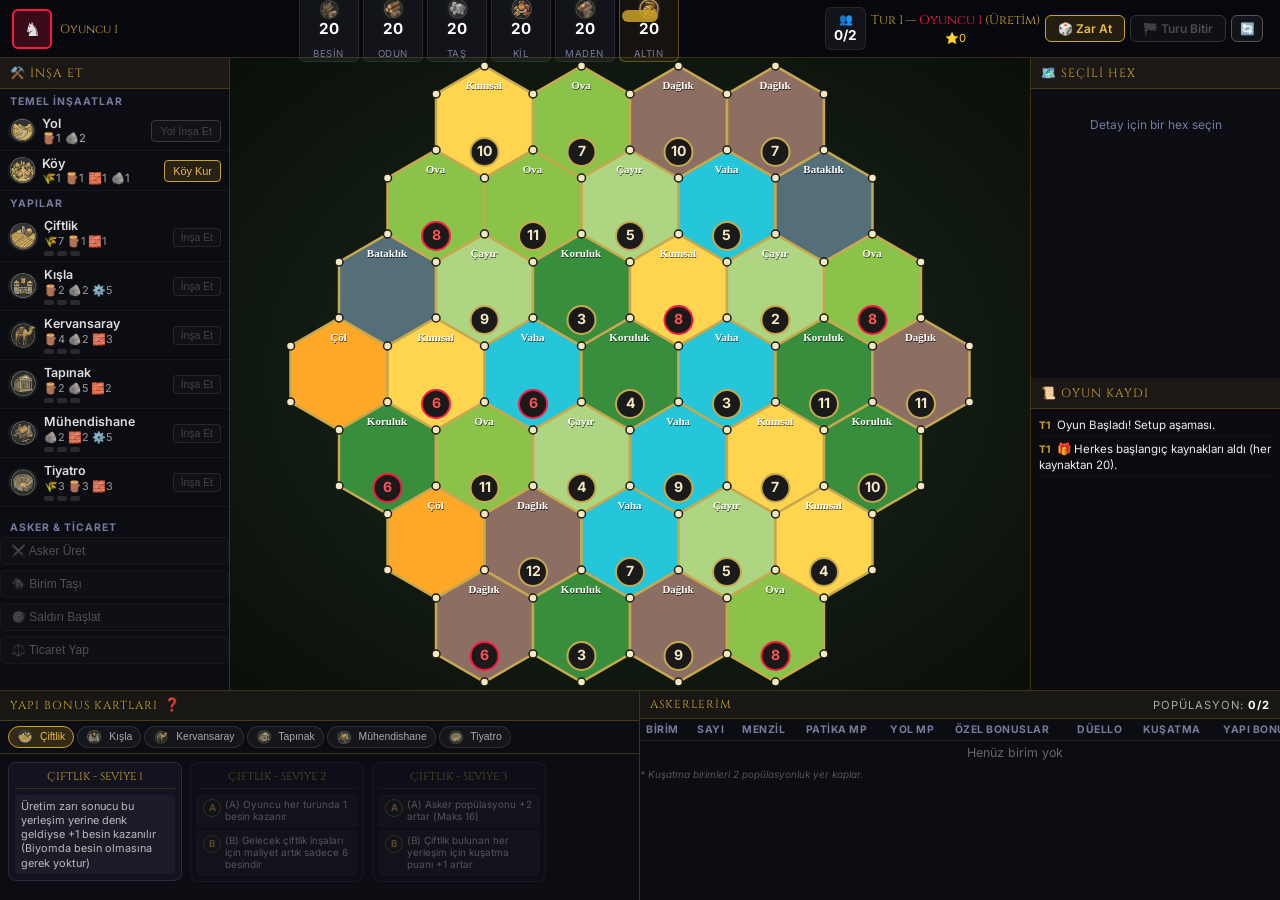
==== commit ee08f40b: "Standardize image paths to relative format" ====
--- a/game.html
+++ b/game.html
@@ -26,37 +26,37 @@
 
             <div class="header-resources">
                 <div class="hres-item">
-                    <span class="hres-icon"><img src="besin.png" alt="besin"></span>
+                    <span class="hres-icon"><img src="./besin.png" alt="besin"></span>
                     <span class="hres-amount" id="resBesin">0</span>
                     <span class="hres-prod" id="resBesinProd">+0</span>
                     <span class="hres-label">Besin</span>
                 </div>
                 <div class="hres-item">
-                    <span class="hres-icon"><img src="odun.png" alt="odun"></span>
+                    <span class="hres-icon"><img src="./odun.png" alt="odun"></span>
                     <span class="hres-amount" id="resOdun">0</span>
                     <span class="hres-prod" id="resOdunProd">+0</span>
                     <span class="hres-label">Odun</span>
                 </div>
                 <div class="hres-item">
-                    <span class="hres-icon"><img src="tas.png" alt="tas"></span>
+                    <span class="hres-icon"><img src="./tas.png" alt="tas"></span>
                     <span class="hres-amount" id="resTas">0</span>
                     <span class="hres-prod" id="resTasProd">+0</span>
                     <span class="hres-label">Taş</span>
                 </div>
                 <div class="hres-item">
-                    <span class="hres-icon"><img src="kil.png" alt="kil"></span>
+                    <span class="hres-icon"><img src="./kil.png" alt="kil"></span>
                     <span class="hres-amount" id="resKil">0</span>
                     <span class="hres-prod" id="resKilProd">+0</span>
                     <span class="hres-label">Kil</span>
                 </div>
                 <div class="hres-item">
-                    <span class="hres-icon"><img src="maden.png" alt="maden"></span>
+                    <span class="hres-icon"><img src="./maden.png" alt="maden"></span>
                     <span class="hres-amount" id="resMaden">0</span>
                     <span class="hres-prod" id="resMadenProd">+0</span>
                     <span class="hres-label">Maden</span>
                 </div>
                 <div class="hres-item hres-gold">
-                    <span class="hres-icon"><img src="altin.png" alt="altin"></span>
+                    <span class="hres-icon"><img src="./altin.png" alt="altin"></span>
                     <span class="hres-amount" id="resGold">0</span>
                     <span class="hres-prod" id="resGoldProd"></span>
                     <span class="hres-label">Altın</span>
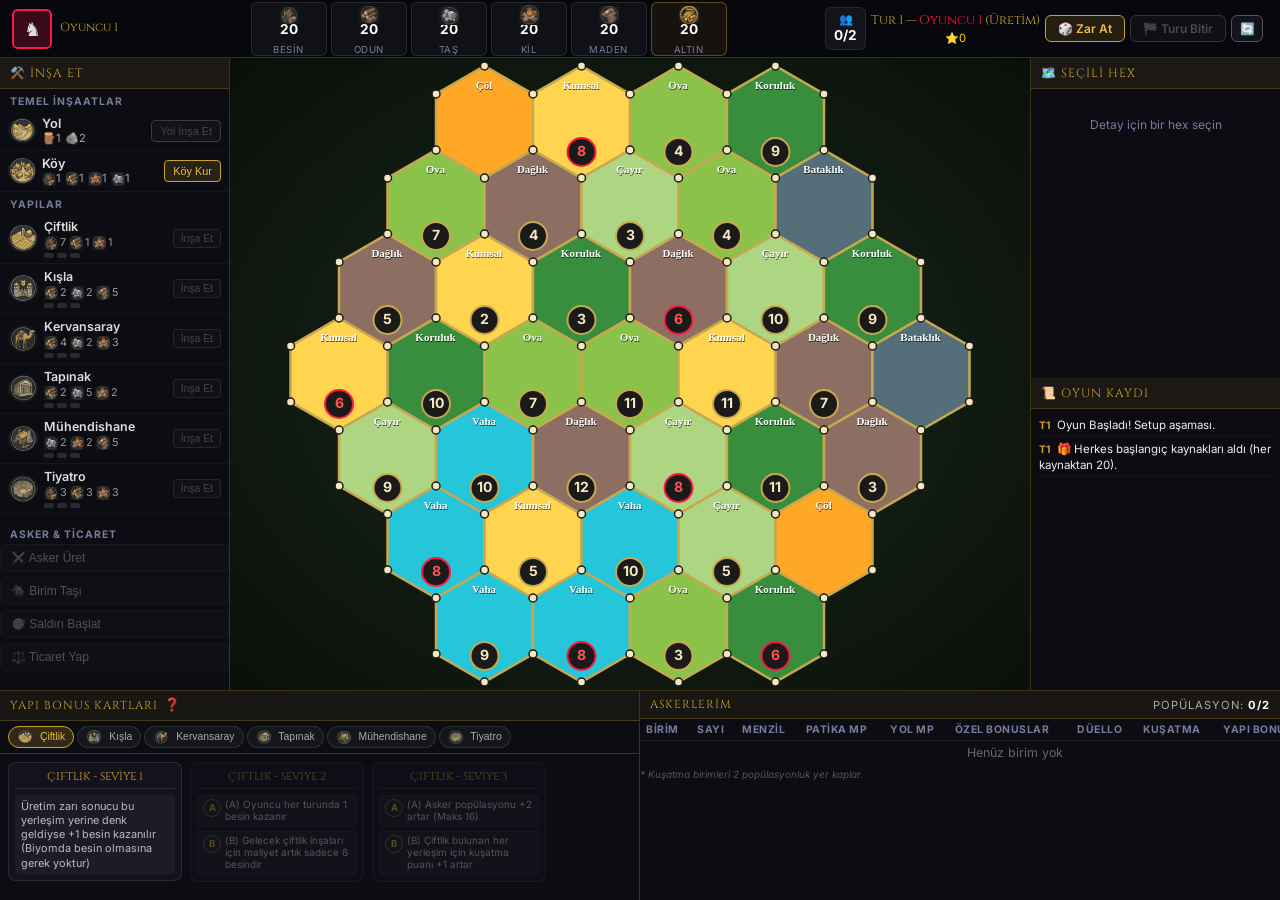
==== commit 5b93b13f: "Global resource icon upgrade: replaced emojis with high-quality PNGs across all UI components" ====
--- a/game.html
+++ b/game.html
@@ -100,7 +100,11 @@
                     <div class="build-icon-sm"><img src="koy.png" alt=""></div>
                     <div class="build-info">
                         <div class="build-name">Köy</div>
-                        <div class="build-cost-row"><span>🌾1</span><span>🪵1</span><span>🧱1</span><span>🪨1</span>
+                        <div class="build-cost-row" id="cost-koy">
+                            <span><img src="besin.png" style="width:14px;height:14px;vertical-align:middle;">1</span>
+                            <span><img src="odun.png" style="width:14px;height:14px;vertical-align:middle;">1</span>
+                            <span><img src="kil.png" style="width:14px;height:14px;vertical-align:middle;">1</span>
+                            <span><img src="tas.png" style="width:14px;height:14px;vertical-align:middle;">1</span>
                         </div>
                     </div>
                     <button class="btn-build action-btn" data-action="build_village" disabled>Köy Kur</button>
--- a/css/game-ui.css
+++ b/css/game-ui.css
@@ -62,6 +62,8 @@
     background: rgba(8, 8, 15, 0.97);
     border-bottom: 1px solid var(--panel-border);
     z-index: 10;
+    height: var(--hdr-h); /* Sabit yükseklik */
+    box-sizing: border-box;
 }
 
 .header-player {
@@ -106,13 +108,16 @@
     display: flex;
     flex-direction: column;
     align-items: center;
+    justify-content: center;
     gap: 1px;
-    background: rgba(255, 255, 255, 0.05);
-    border: 1px solid rgba(255, 255, 255, 0.08);
+    background: rgba(255, 255, 255, 0.04);
+    border: 1px solid rgba(255, 255, 255, 0.1);
     border-radius: 6px;
-    padding: 2px 5px; /* Küçültüldü */
-    min-width: 48px; /* Daraltıldı */
-    transition: background 0.2s;
+    padding: 2px 8px;
+    min-width: 58px;
+    height: 48px;
+    transition: all 0.2s;
+    overflow: hidden; /* Taşmayı önle */
 }
 
 .hres-item:hover {
@@ -133,13 +138,14 @@
 }
 
 .hres-icon img {
-    width: 22px; /* PNG olduğu için biraz büyütüldü */
-    height: 22px;
+    width: 20px; /* 22 -> 20 (Sığması için küçültüldü) */
+    height: 20px;
     object-fit: contain;
+    transform: translateY(3px); /* İkonları 3px aşağı kaydır */
 }
 
 .hres-amount {
-    font-size: 0.95rem;
+    font-size: 0.85rem; /* 0.95 -> 0.85 */
     font-weight: 700;
     color: #fff;
     line-height: 1;
@@ -158,6 +164,7 @@
     color: var(--muted);
     text-transform: uppercase;
     letter-spacing: 0.5px;
+    margin-top: -5px; /* Textleri 5px yukarı kaydır */
 }
 
 /* ─── HEADER SAĞ ─── */
@@ -511,18 +518,10 @@
 }
 
 #setupInstruction {
-    position: absolute;
-    top: 10px;
-    left: 50%;
-    transform: translateX(-50%);
-    background: rgba(201, 162, 39, 0.85);
-    color: #000;
-    padding: 6px 18px;
-    border-radius: 20px;
-    font-weight: 700;
-    font-size: 0.85rem;
-    z-index: 5;
-    pointer-events: none;
+    margin-top: 4px;
+    color: var(--gold);
+    font-size: 0.7rem;
+    font-weight: 500;
     display: none;
 }
 
@@ -1127,15 +1126,16 @@
     background: rgba(255, 255, 255, 0.05);
     border: 1px solid rgba(201, 162, 39, 0.2);
     border-radius: 10px;
-    padding: 15px;
+    padding: 12px;
     text-align: center;
     transition: all 0.25s ease;
     cursor: pointer;
     display: flex;
     flex-direction: column;
     align-items: center;
-    justify-content: space-between;
-    min-height: 180px;
+    justify-content: flex-start; /* Üstten başla ki desc uzunsa sığsın */
+    min-height: 160px;
+    gap: 8px;
 }
 
 .choice-item:hover.enabled {
@@ -1167,10 +1167,14 @@
 }
 
 .choice-item .desc {
-    font-size: 0.78rem;
+    font-size: 0.75rem;
     color: #bbb;
-    margin-bottom: 10px;
-    line-height: 1.4;
+    margin-bottom: 5px;
+    line-height: 1.3;
+    display: -webkit-box;
+    -webkit-line-clamp: 3;
+    -webkit-box-orient: vertical;
+    overflow: hidden; /* Çok uzun desc'leri mobilde kes */
 }
 
 .choice-item .cost {
@@ -2300,6 +2304,29 @@
 /* Fix SVG covering everything */
 #animSvg {
     pointer-events: none !important;
+}
+
+.combat-close-btn {
+    margin-top: 20px;
+    padding: 12px 40px;
+    background: linear-gradient(to bottom, #d4af37, #aa8a2e);
+    color: #000;
+    border: 1px solid #ffeb3b;
+    border-radius: 5px;
+    font-weight: bold;
+    cursor: pointer;
+    font-family: 'Cinzel', serif;
+    letter-spacing: 1px;
+    transition: all 0.2s;
+    box-shadow: 0 4px 15px rgba(0,0,0,0.5);
+    /* Biraz yukarı kaydırılmış hissi için negatif margin veya transform */
+    transform: translateY(-10px);
+}
+
+.combat-close-btn:hover {
+    background: #fff;
+    border-color: #fff;
+    transform: translateY(-12px) scale(1.05);
 }
 
 /* ─── RESPONSIVE DESIGN (MOBILE) ─── */
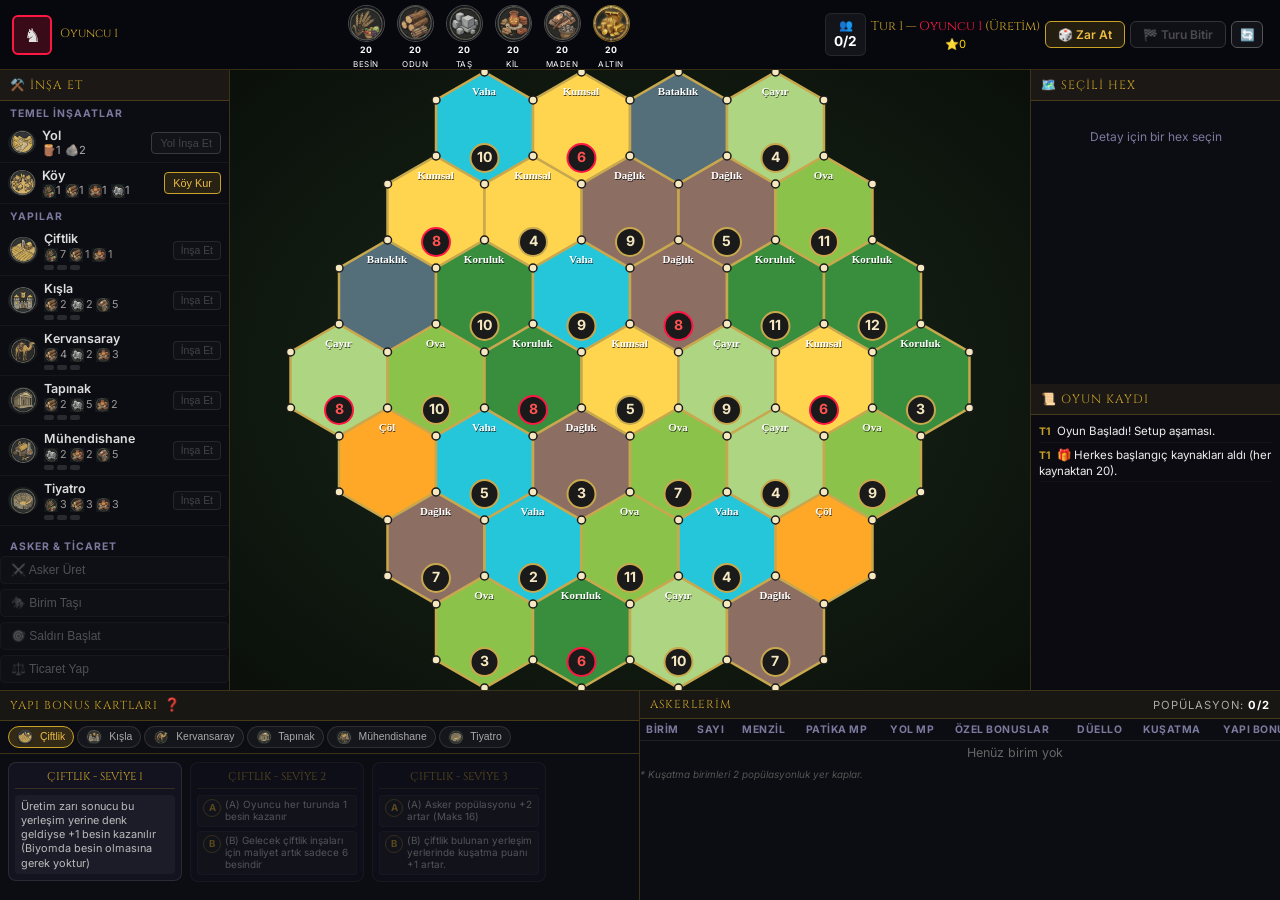
==== commit b420adf3: "Implement flexible bank trade UI allowing mixed basic resources for gold" ====
--- a/game.html
+++ b/game.html
@@ -300,49 +300,59 @@
         </div>
     </div>
 
-    <!-- BANKA TİCARET MODALI -->
     <div id="tradeModal" class="modal-overlay">
-        <div class="modal-content" style="max-width:500px;">
+        <div class="modal-content" style="max-width:550px;">
             <h2>🏦 Banka Ticareti</h2>
-            <p style="font-size:0.85rem;margin-bottom:20px;color:#ccc;">6 Aynı Kaynak = 1 Altın &nbsp;|&nbsp; 1 Altın =
-                2 Seçili Kaynak &nbsp;|&nbsp; 3 Aynı = 1 Seçili</p>
-            <div style="display:flex;flex-direction:column;gap:15px;">
-                <div><label>Satılacak:</label>
-                    <select id="tradeSellType" class="input-style" style="width:100%;">
-                        <option value="besin">🌾 Besin</option>
-                        <option value="odun">🪵 Odun</option>
-                        <option value="tas">🪨 Taş</option>
-                        <option value="kil">🧱 Kil</option>
-                        <option value="maden">⚙️ Maden</option>
-                        <option value="gold">💰 Altın</option>
-                    </select>
-                </div>
-                <div><label>Alınacak 1:</label>
+            <p style="font-size:0.85rem;margin-bottom:20px;color:#ccc;">
+                6 Temel Kaynak = 1 Altın &nbsp;|&nbsp; 1 Altın = 2 Seçili (Kervansaray varsa 3) &nbsp;|&nbsp; 3 Aynı = 1 Seçili
+            </p>
+            
+            <div class="trade-section" style="background: rgba(0,0,0,0.2); padding:15px; border-radius:8px;">
+                <h3 style="font-size:0.9rem; color:var(--gold); margin-bottom:12px; display:flex; align-items:center;">
+                    <span style="margin-right:8px;">📤</span> Verilecek Kaynaklar
+                </h3>
+                <div id="bankTradeSellGrid" style="display:grid; grid-template-columns: repeat(3, 1fr); gap:12px; margin-bottom:10px;">
+                    <!-- JS: besin, odun, tas, kil, maden, gold girişleri -->
+                </div>
+                <div style="text-align:right; font-size:0.85rem; border-top: 1px solid rgba(255,255,255,0.1); padding-top:8px;">
+                    <span id="bankTradeSellTotalLabel">Toplam Temel:</span> 
+                    <span id="bankTradeSellTotal" style="color:white; font-weight:bold; font-size:1.1rem;">0</span> 
+                    <span id="bankTradeReqTotal" style="color:#aaa;">/ 6</span>
+                </div>
+            </div>
+
+            <div style="text-align:center; margin:10px 0; font-size:1.2rem;">⬇️</div>
+
+            <div class="trade-section" style="background: rgba(0,0,0,0.2); padding:15px; border-radius:8px;">
+                <h3 style="font-size:0.9rem; color:#4caf50; margin-bottom:12px; display:flex; align-items:center;">
+                    <span style="margin-right:8px;">📥</span> Alınacak Kaynak
+                </h3>
+                <div style="display:flex; flex-direction:column; gap:12px;">
                     <select id="tradeBuyType" class="input-style" style="width:100%;">
-                        <option value="gold">💰 Altın</option>
+                        <option value="gold">💰 Altın (Her 6 temel için 1)</option>
                         <option value="besin">🌾 Besin</option>
                         <option value="odun">🪵 Odun</option>
                         <option value="tas">🪨 Taş</option>
                         <option value="kil">🧱 Kil</option>
                         <option value="maden">⚙️ Maden</option>
                     </select>
-                </div>
-                <div id="tradeBuyType2Row" style="display:none;"><label>Alınacak 2 (Altın için):</label>
-                    <select id="tradeBuyType2" class="input-style" style="width:100%;">
-                        <option value="besin">🌾 Besin</option>
-                        <option value="odun">🪵 Odun</option>
-                        <option value="tas">🪨 Taş</option>
-                        <option value="kil">🧱 Kil</option>
-                        <option value="maden">⚙️ Maden</option>
-                    </select>
-                </div>
-                <div><label>Miktar:</label>
-                    <input type="number" id="tradeAmount" class="input-style" value="6" min="1" style="width:100%;">
-                </div>
-            </div>
-            <div class="modal-footer" style="gap: 12px;">
-                <button id="btnConfirmTrade" class="btn-primary" style="flex:1.5;">Takas Et</button>
-                <button class="btn-secondary btn-premium-close" style="flex:1;"
+                    <div id="tradeBuyType2Row" style="display:none;">
+                        <label style="font-size:0.8rem; color:#aaa; margin-bottom:4px; display:block;">Altın bozdururken 2. kaynak tipi (Opsiyonel):</label>
+                        <select id="tradeBuyType2" class="input-style" style="width:100%;">
+                            <option value="">(Aynısından devam)</option>
+                            <option value="besin">🌾 Besin</option>
+                            <option value="odun">🪵 Odun</option>
+                            <option value="tas">🪨 Taş</option>
+                            <option value="kil">🧱 Kil</option>
+                            <option value="maden">⚙️ Maden</option>
+                        </select>
+                    </div>
+                </div>
+            </div>
+
+            <div class="modal-footer" style="margin-top:20px; gap: 12px;">
+                <button id="btnConfirmTrade" class="btn-primary" style="flex:1.5; height:45px; font-weight:bold;">Takas Et</button>
+                <button class="btn-secondary btn-premium-close" style="flex:1; height:45px;"
                     onclick="document.getElementById('tradeModal').classList.remove('active')">İptal</button>
             </div>
         </div>
--- a/css/game-ui.css
+++ b/css/game-ui.css
@@ -4,7 +4,7 @@
 
 /* ─── ROOT ─── */
 :root {
-    --hdr-h: 58px;
+    --hdr-h: 70px;
     --bot-h: 210px;
     --left-w: 230px;
     --right-w: 250px;
@@ -108,47 +108,52 @@
     display: flex;
     flex-direction: column;
     align-items: center;
+    justify-content: flex-start;
+    gap: 0px;
+    background: transparent;
+    border: none;
+    padding: 0;
+    min-width: 45px;
+    height: auto;
+    transition: all 0.2s;
+    overflow: visible; 
+}
+
+.hres-item:hover .hres-icon {
+    background: rgba(255, 255, 255, 0.15);
+}
+
+.hres-gold .hres-icon {
+    border-color: rgba(201, 162, 39, 0.6);
+    background: rgba(201, 162, 39, 0.15);
+}
+
+.hres-icon {
+    width: 35px;
+    height: 35px;
+    display: flex;
+    align-items: center;
     justify-content: center;
-    gap: 1px;
-    background: rgba(255, 255, 255, 0.04);
-    border: 1px solid rgba(255, 255, 255, 0.1);
-    border-radius: 6px;
-    padding: 2px 8px;
-    min-width: 58px;
-    height: 48px;
-    transition: all 0.2s;
-    overflow: hidden; /* Taşmayı önle */
-}
-
-.hres-item:hover {
-    background: rgba(255, 255, 255, 0.1);
-}
-
-.hres-gold {
-    border-color: rgba(201, 162, 39, 0.4);
-    background: rgba(201, 162, 39, 0.08);
-}
-
-.hres-icon {
-    font-size: 1rem;
-    line-height: 1;
-    display: flex;
-    align-items: center;
-    justify-content: center;
+    background: rgba(255, 255, 255, 0.08);
+    border: 1px solid rgba(255, 255, 255, 0.2);
+    border-radius: 50%;
+    margin-top: 5px; /* İkonları aşağı indir */
+    margin-bottom: 2px;
+    overflow: hidden; /* Clipping yap */
 }
 
 .hres-icon img {
-    width: 20px; /* 22 -> 20 (Sığması için küçültüldü) */
-    height: 20px;
-    object-fit: contain;
-    transform: translateY(3px); /* İkonları 3px aşağı kaydır */
+    width: 100%;
+    height: 100%;
+    object-fit: cover;
 }
 
 .hres-amount {
-    font-size: 0.85rem; /* 0.95 -> 0.85 */
+    font-size: 0.55rem;
     font-weight: 700;
     color: #fff;
     line-height: 1;
+    margin-top: 2px;
 }
 
 .hres-prod {
@@ -160,11 +165,11 @@
 }
 
 .hres-label {
-    font-size: 0.6rem;
-    color: var(--muted);
+    font-size: 0.5rem;
+    color: #fff;
     text-transform: uppercase;
     letter-spacing: 0.5px;
-    margin-top: -5px; /* Textleri 5px yukarı kaydır */
+    margin-top: -5px; /* 2px daha yukarı kaydırıldı */
 }
 
 /* ─── HEADER SAĞ ─── */
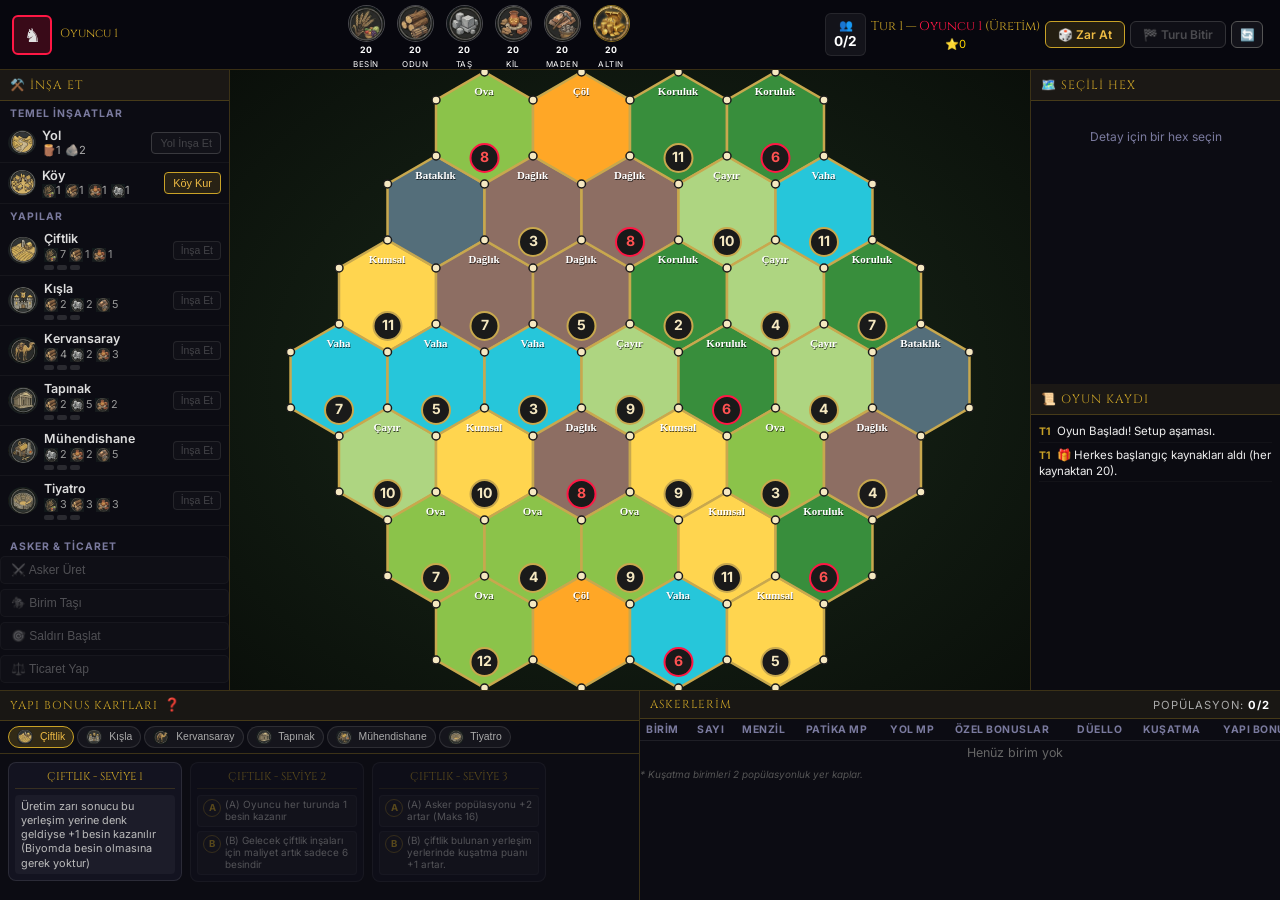
==== commit e8f00c6a: "Redesign Bank Trade UI to match Player Trade style" ====
--- a/game.html
+++ b/game.html
@@ -301,55 +301,22 @@
     </div>
 
     <div id="tradeModal" class="modal-overlay">
-        <div class="modal-content" style="max-width:550px;">
+        <div class="modal-content" style="max-width:560px;">
             <h2>🏦 Banka Ticareti</h2>
-            <p style="font-size:0.85rem;margin-bottom:20px;color:#ccc;">
-                6 Temel Kaynak = 1 Altın &nbsp;|&nbsp; 1 Altın = 2 Seçili (Kervansaray varsa 3) &nbsp;|&nbsp; 3 Aynı = 1 Seçili
-            </p>
-            
-            <div class="trade-section" style="background: rgba(0,0,0,0.2); padding:15px; border-radius:8px;">
-                <h3 style="font-size:0.9rem; color:var(--gold); margin-bottom:12px; display:flex; align-items:center;">
-                    <span style="margin-right:8px;">📤</span> Verilecek Kaynaklar
-                </h3>
-                <div id="bankTradeSellGrid" style="display:grid; grid-template-columns: repeat(3, 1fr); gap:12px; margin-bottom:10px;">
-                    <!-- JS: besin, odun, tas, kil, maden, gold girişleri -->
-                </div>
-                <div style="text-align:right; font-size:0.85rem; border-top: 1px solid rgba(255,255,255,0.1); padding-top:8px;">
-                    <span id="bankTradeSellTotalLabel">Toplam Temel:</span> 
-                    <span id="bankTradeSellTotal" style="color:white; font-weight:bold; font-size:1.1rem;">0</span> 
-                    <span id="bankTradeReqTotal" style="color:#aaa;">/ 6</span>
-                </div>
-            </div>
-
-            <div style="text-align:center; margin:10px 0; font-size:1.2rem;">⬇️</div>
-
-            <div class="trade-section" style="background: rgba(0,0,0,0.2); padding:15px; border-radius:8px;">
-                <h3 style="font-size:0.9rem; color:#4caf50; margin-bottom:12px; display:flex; align-items:center;">
-                    <span style="margin-right:8px;">📥</span> Alınacak Kaynak
-                </h3>
-                <div style="display:flex; flex-direction:column; gap:12px;">
-                    <select id="tradeBuyType" class="input-style" style="width:100%;">
-                        <option value="gold">💰 Altın (Her 6 temel için 1)</option>
-                        <option value="besin">🌾 Besin</option>
-                        <option value="odun">🪵 Odun</option>
-                        <option value="tas">🪨 Taş</option>
-                        <option value="kil">🧱 Kil</option>
-                        <option value="maden">⚙️ Maden</option>
-                    </select>
-                    <div id="tradeBuyType2Row" style="display:none;">
-                        <label style="font-size:0.8rem; color:#aaa; margin-bottom:4px; display:block;">Altın bozdururken 2. kaynak tipi (Opsiyonel):</label>
-                        <select id="tradeBuyType2" class="input-style" style="width:100%;">
-                            <option value="">(Aynısından devam)</option>
-                            <option value="besin">🌾 Besin</option>
-                            <option value="odun">🪵 Odun</option>
-                            <option value="tas">🪨 Taş</option>
-                            <option value="kil">🧱 Kil</option>
-                            <option value="maden">⚙️ Maden</option>
-                        </select>
-                    </div>
-                </div>
-            </div>
-
+            <p style="font-size:0.82rem;color:#ccc;margin-bottom:15px;">6 Temel = 1 Altın | 3 Temel = 1 Temel | 1 Altın = 2 Temel (Kervansaray varsa 3)</p>
+            <div style="display:grid;grid-template-columns:1fr 1fr;gap:12px;">
+                <div>
+                    <div style="font-weight:bold;margin-bottom:8px;color:#aef;">Veriyorum (Sizin)</div>
+                    <div id="btOfferGrid" class="pt-res-grid"></div>
+                </div>
+                <div>
+                    <div style="font-weight:bold;margin-bottom:8px;color:#fca;">Alıyorum (Banka)</div>
+                    <div id="btRequestGrid" class="pt-res-grid"></div>
+                </div>
+            </div>
+            <div style="margin-top:15px; padding:10px; background:rgba(0,0,0,0.2); border-radius:8px; font-size:0.85rem; text-align:center;">
+                <span id="bankTradeStatus">Geçerli bir takas seçin.</span>
+            </div>
             <div class="modal-footer" style="margin-top:20px; gap: 12px;">
                 <button id="btnConfirmTrade" class="btn-primary" style="flex:1.5; height:45px; font-weight:bold;">Takas Et</button>
                 <button class="btn-secondary btn-premium-close" style="flex:1; height:45px;"
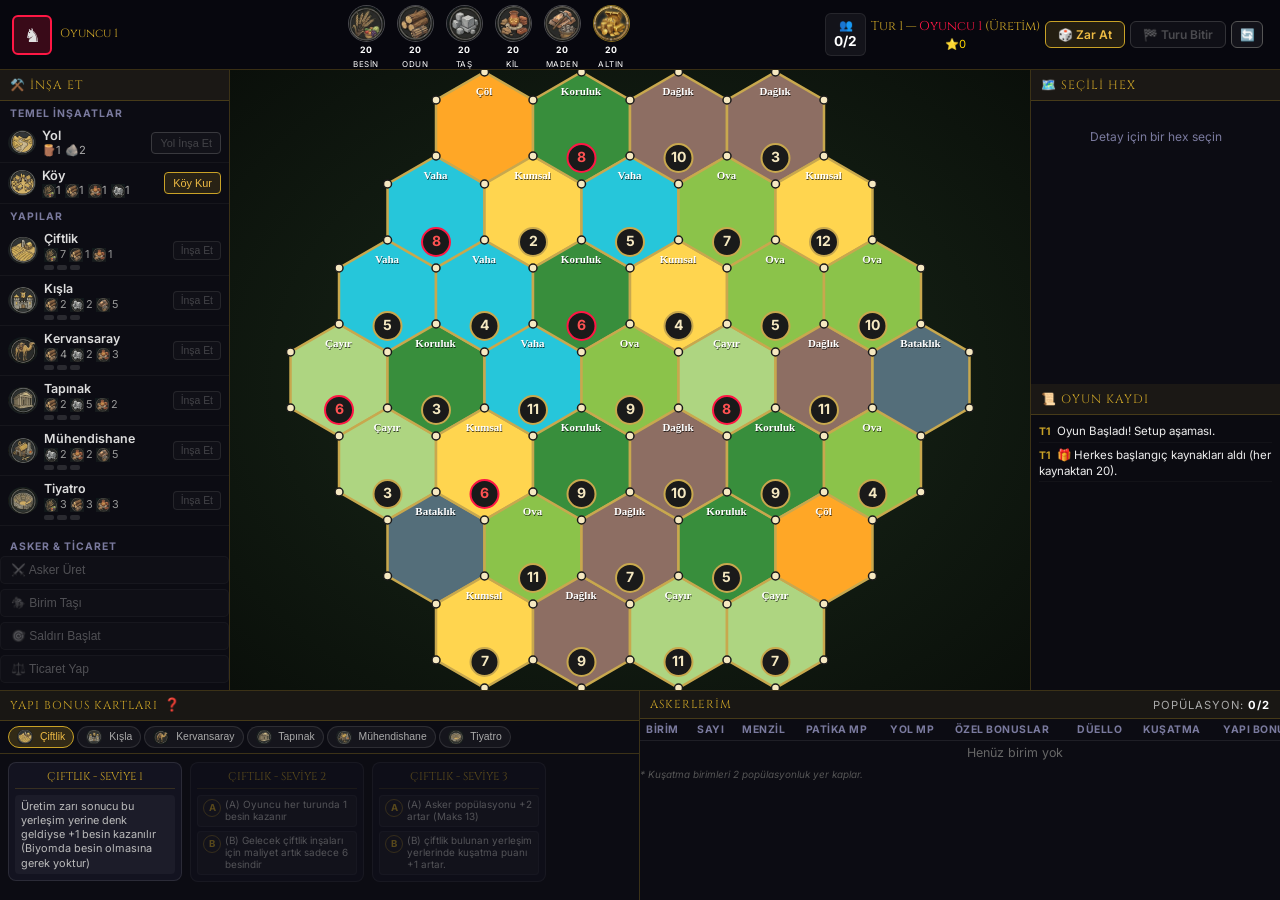
==== commit d42a249a: "Update max population to 13 and fix Çiftlik Lv3-A description" ====
--- a/game.html
+++ b/game.html
@@ -66,7 +66,7 @@
             <div class="header-right">
                 <div class="header-pop">
                     <span>👥</span>
-                    <span id="popCounter">0/16</span>
+                    <span id="popCounter">0/13</span>
                 </div>
                 <div class="header-turn-box">
                     <div id="turnIndicator" class="header-turn">Tur 1</div>
@@ -247,7 +247,7 @@
             <div class="bottom-military">
                 <div class="bottom-bar-title">
                     ASKERLERİM
-                    <span class="pop-badge">Popülasyon: <span id="popCounterMilitary">0/16</span></span>
+                    <span class="pop-badge">Popülasyon: <span id="popCounterMilitary">0/13</span></span>
                 </div>
                 <div class="military-wrap">
                     <table class="military-table">
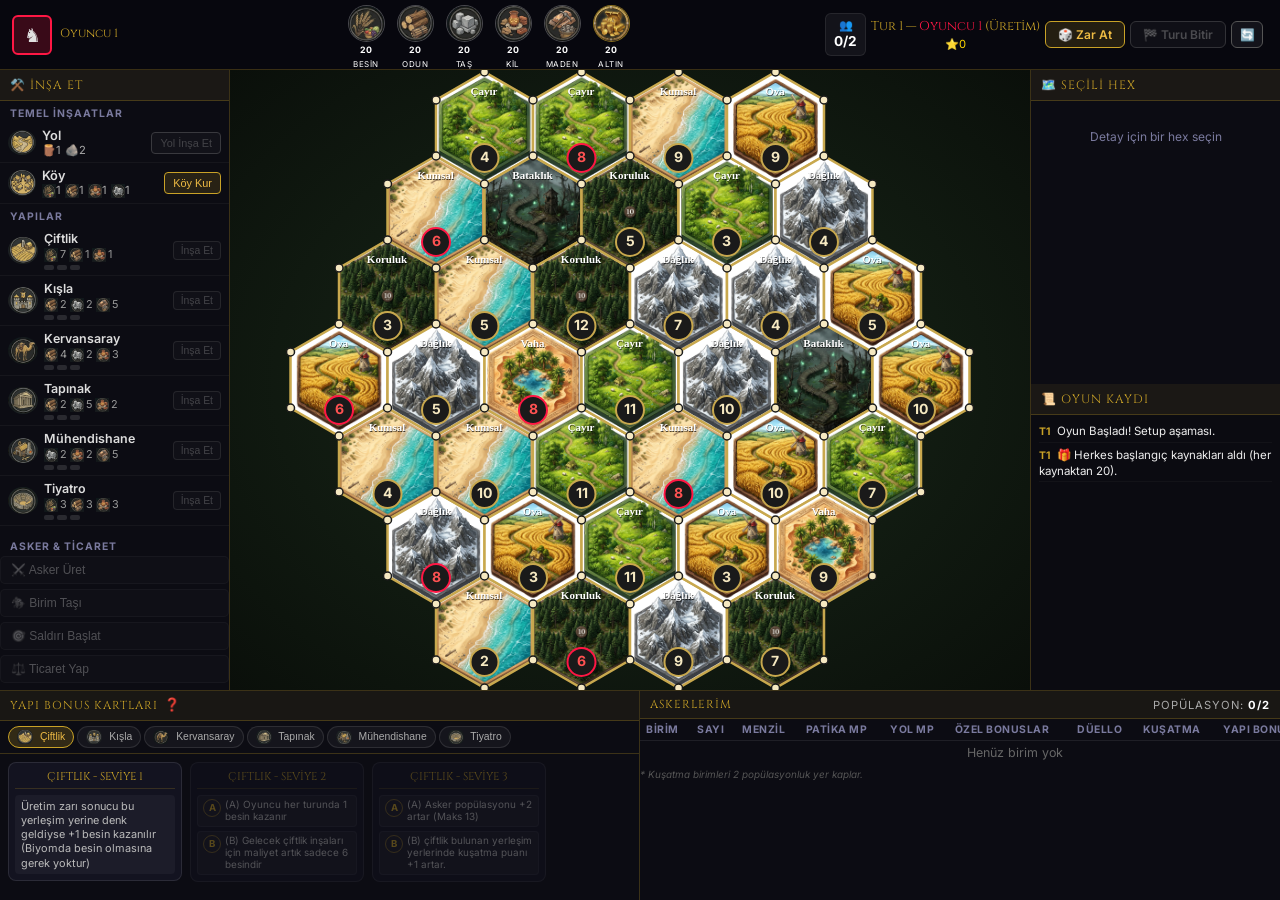
==== commit 125772f6: "Add UI panel for road tax selection" ====
--- a/game.html
+++ b/game.html
@@ -390,6 +390,17 @@
         </div>
     </div>
 
+    <!-- YOL VERGİSİ MODALI -->
+    <div id="roadTaxModal" class="modal-overlay" style="z-index: 10000;">
+        <div class="modal-content" style="max-width: 400px; text-align: center;">
+            <h2 style="margin-bottom: 5px;">💰 Yol Vergisi!</h2>
+            <p style="font-size: 0.9rem; margin-bottom: 20px;" id="roadTaxDesc">Geçiş yapmak için 1 kaynak ödemelisiniz.</p>
+            <div id="roadTaxButtons" style="display: grid; grid-template-columns: repeat(3, 1fr); gap: 10px; margin-bottom: 20px;">
+                <!-- Butonlar JavaScript ile doldurulacak -->
+            </div>
+        </div>
+    </div>
+
     <!-- ZAFER MODALI -->
     <div id="victoryModal" class="modal-overlay">
         <div class="modal-content victory-content"
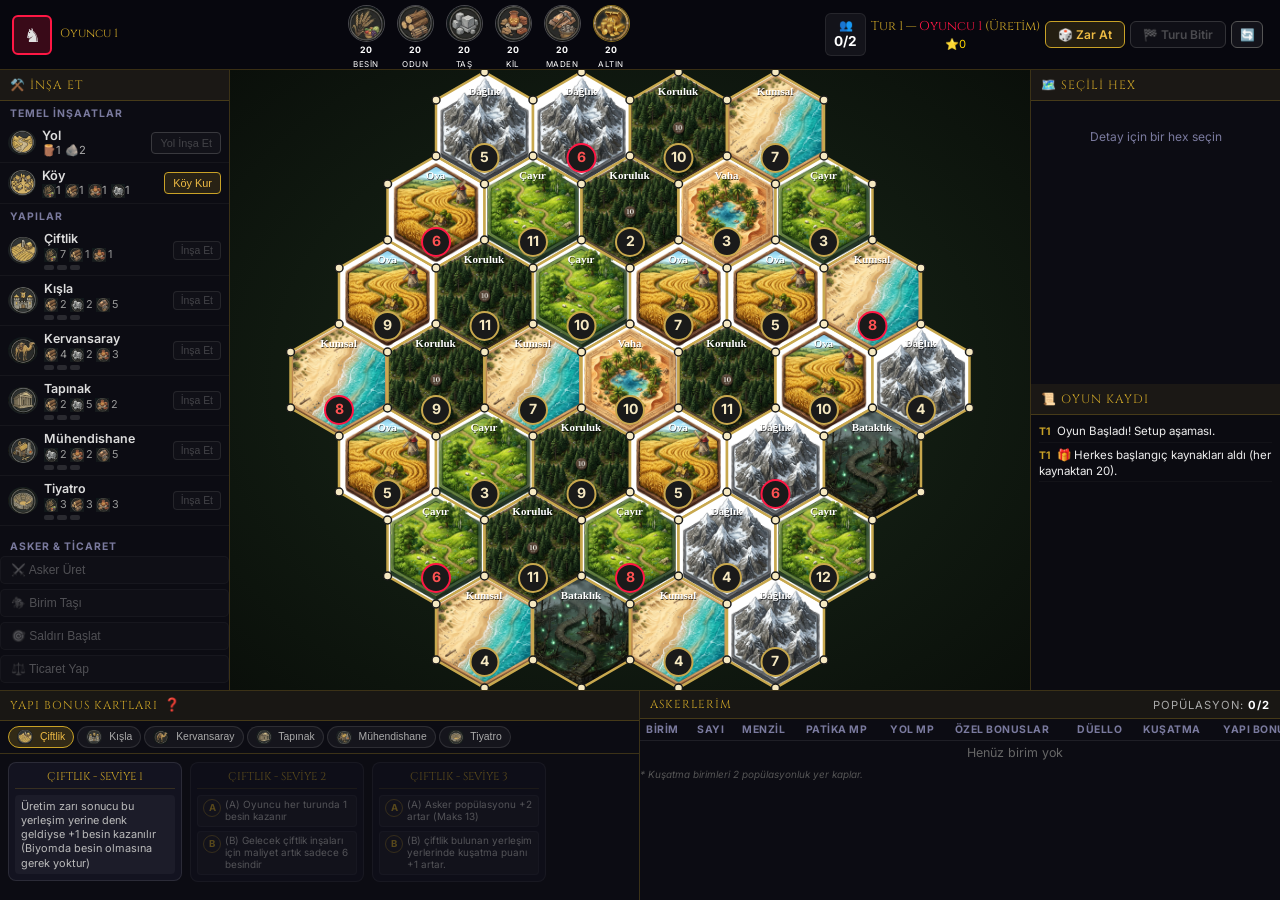
==== commit 23083ed4: "Implement Mühendishane Level 3 Choice B: Siege unit protection on besieged cities" ====
--- a/game.html
+++ b/game.html
@@ -426,8 +426,8 @@
     <script src="js/config.js?v=3"></script>
     <script src="js/hexgrid.js?v=2"></script>
     <script src="js/mapgen.js?v=2"></script>
-    <script src="js/state.js?v=3"></script>
-    <script src="js/actions.js?v=3"></script>
+    <script src="js/state.js?v=4"></script>
+    <script src="js/actions.js?v=4"></script>
     <script src="js/renderer.js?v=2"></script>
     <script src="js/ui.js?v=4"></script>
     <script src="js/ai.js?v=2"></script>
